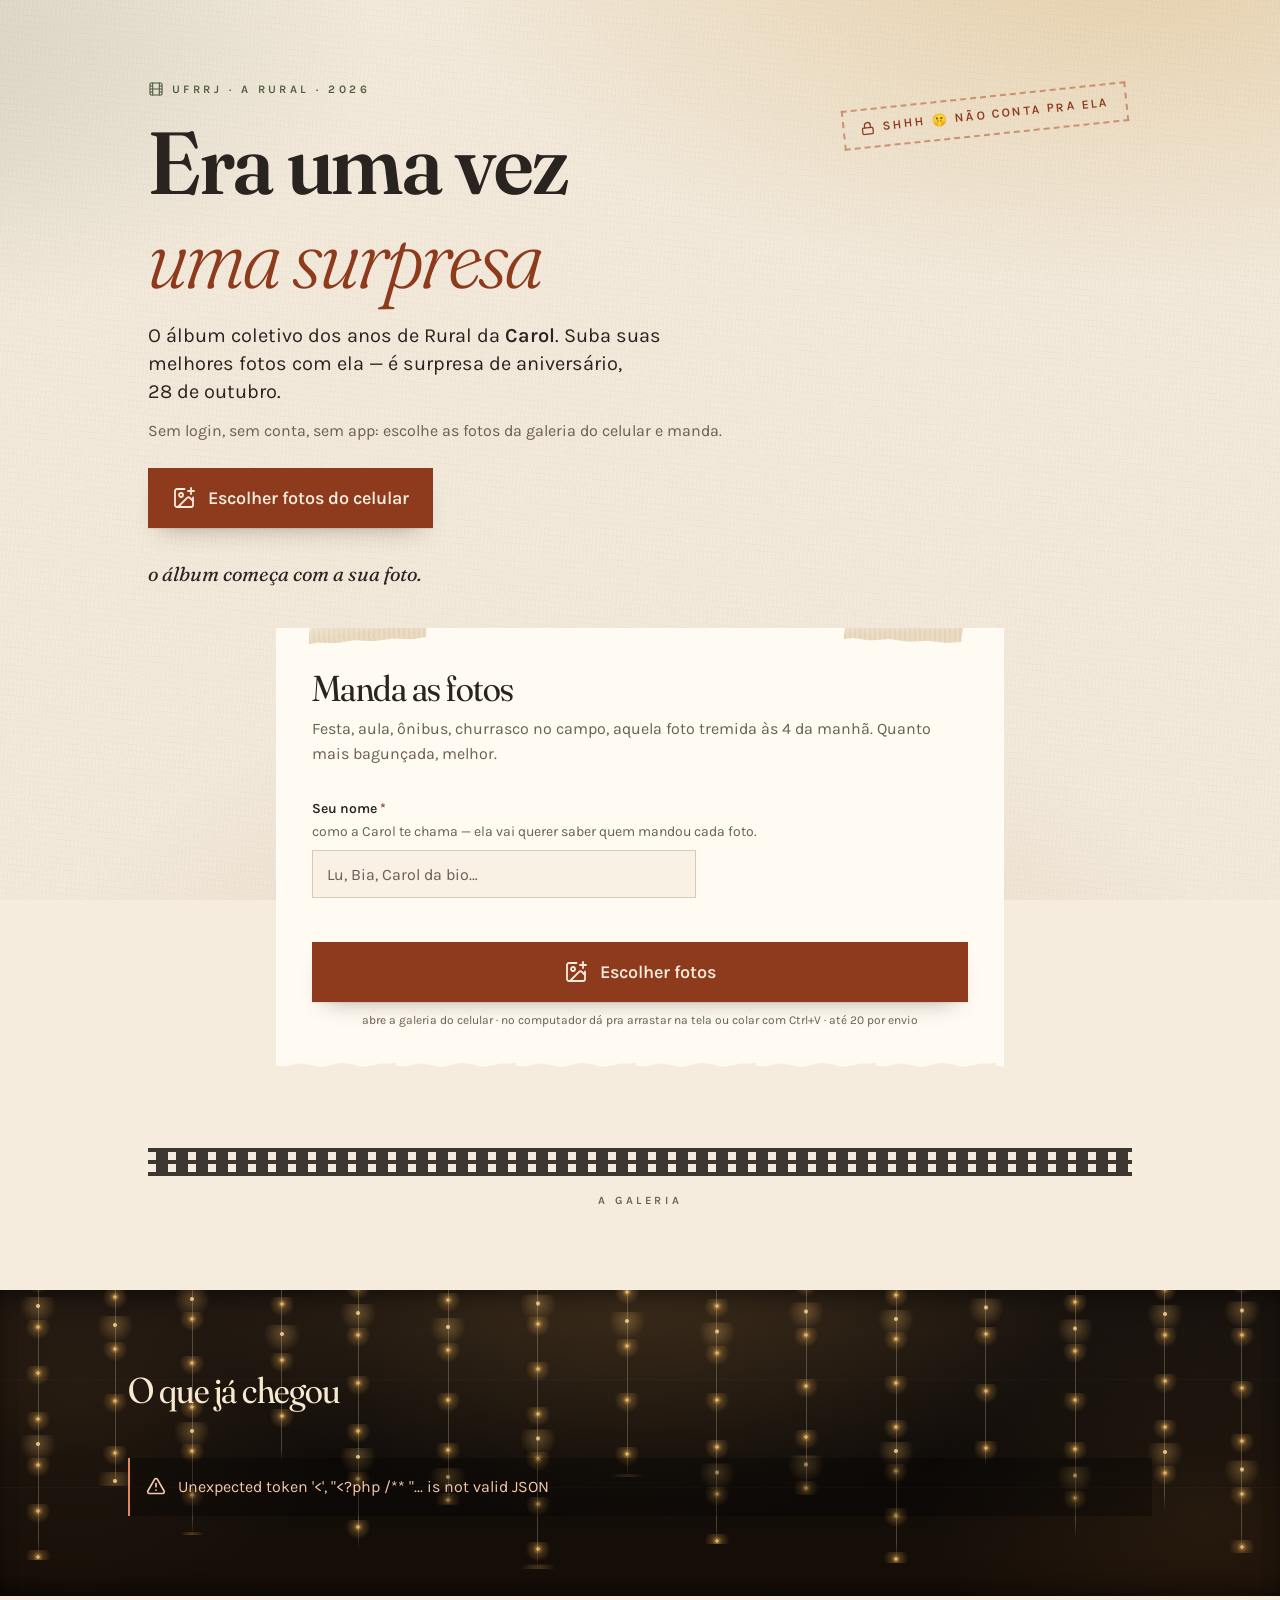
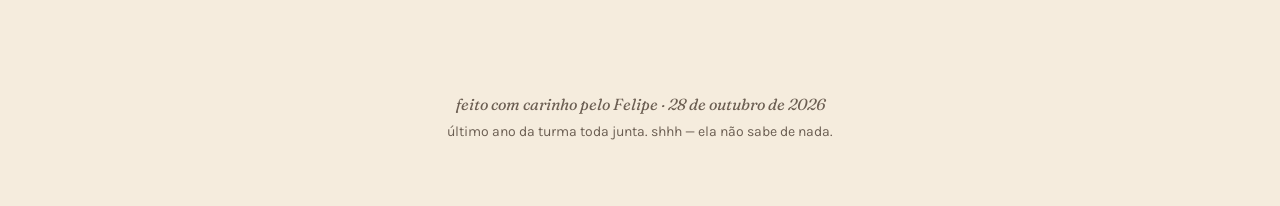
==== fogueira-53f12a/index.html @ 591fc508 "Adiciona album de fotos do aniversario em /fogueira-53f12a Pagina para as amigas subirem fotos do ce" ====
<!doctype html>
<html lang="pt-BR">
  <head>
    <meta charset="utf-8" />
    <meta name="viewport" content="width=device-width, initial-scale=1, viewport-fit=cover" />
    <meta name="theme-color" content="#f5ecdd" />
    <meta
      name="description"
      content="Um álbum coletivo das amigas da Rural: escolha as fotos favoritas da faculdade e envie em segundos, sem login e sem app."
    />
    <meta name="robots" content="noindex, nofollow" />
    <title>Nosso álbum da Rural</title>
    <link
      rel="icon"
      href="data:image/svg+xml,%3Csvg xmlns='http://www.w3.org/2000/svg' viewBox='0 0 32 32'%3E%3Crect width='32' height='32' rx='5' fill='%23f5ecdd'/%3E%3Crect x='5' y='6' width='22' height='17' rx='2' fill='%23fffaf2' stroke='%232a2420' stroke-width='1.5'/%3E%3Ccircle cx='16' cy='14' r='4.5' fill='%23b4512f'/%3E%3Crect x='9' y='24' width='14' height='2.5' rx='1.25' fill='%234c5b3c'/%3E%3C/svg%3E"
    />
    <link rel="preconnect" href="https://fonts.googleapis.com" />
    <link rel="preconnect" href="https://fonts.gstatic.com" crossorigin />
    <link
      href="https://fonts.googleapis.com/css2?family=Fraunces:ital,opsz,wght,SOFT,WONK@0,9..144,300..900,0..100,0..1;1,9..144,300..900,0..100,0..1&family=Karla:ital,wght@0,400..700;1,400..600&display=swap"
      rel="stylesheet"
    />
    <script type="module" crossorigin src="./assets/index-Bz_taMrm.js"></script>
    <link rel="stylesheet" crossorigin href="./assets/index-CSij5lfS.css">
  </head>
  <body>
    <div id="root"></div>
  </body>
</html>
---- fogueira-53f12a/assets/index-CSij5lfS.css ----
/*! tailwindcss v4.3.3 | MIT License | https://tailwindcss.com */
@layer properties{@supports (((-webkit-hyphens:none)) and (not (margin-trim:inline))) or ((-moz-orient:inline) and (not (color:rgb(from red r g b)))){*,:before,:after,::backdrop{--tw-space-y-reverse:0;--tw-border-style:solid;--tw-leading:initial;--tw-font-weight:initial;--tw-tracking:initial;--tw-ordinal:initial;--tw-slashed-zero:initial;--tw-numeric-figure:initial;--tw-numeric-spacing:initial;--tw-numeric-fraction:initial;--tw-shadow:0 0 #0000;--tw-shadow-color:initial;--tw-shadow-alpha:100%;--tw-inset-shadow:0 0 #0000;--tw-inset-shadow-color:initial;--tw-inset-shadow-alpha:100%;--tw-ring-color:initial;--tw-ring-shadow:0 0 #0000;--tw-inset-ring-color:initial;--tw-inset-ring-shadow:0 0 #0000;--tw-ring-inset:initial;--tw-ring-offset-width:0px;--tw-ring-offset-color:#fff;--tw-ring-offset-shadow:0 0 #0000;--tw-backdrop-blur:initial;--tw-backdrop-brightness:initial;--tw-backdrop-contrast:initial;--tw-backdrop-grayscale:initial;--tw-backdrop-hue-rotate:initial;--tw-backdrop-invert:initial;--tw-backdrop-opacity:initial;--tw-backdrop-saturate:initial;--tw-backdrop-sepia:initial;--tw-duration:initial;--tw-outline-style:solid;--tw-translate-x:0;--tw-translate-y:0;--tw-translate-z:0}}}@layer theme{:root,:host{--font-sans:"Karla", ui-sans-serif, system-ui, sans-serif;--font-mono:ui-monospace, SFMono-Regular, Menlo, Monaco, Consolas, "Liberation Mono", "Courier New", monospace;--color-black:#000;--spacing:.25rem;--container-xs:20rem;--container-sm:24rem;--container-md:28rem;--container-xl:36rem;--container-3xl:48rem;--container-5xl:64rem;--text-xs:.75rem;--text-xs--line-height:calc(1 / .75);--text-sm:.875rem;--text-sm--line-height:calc(1.25 / .875);--text-base:1rem;--text-base--line-height:calc(1.5 / 1);--text-lg:1.125rem;--text-lg--line-height:calc(1.75 / 1.125);--text-xl:1.25rem;--text-xl--line-height:calc(1.75 / 1.25);--text-2xl:1.5rem;--text-2xl--line-height:calc(2 / 1.5);--text-3xl:1.875rem;--text-3xl--line-height:calc(2.25 / 1.875);--text-4xl:2.25rem;--text-4xl--line-height:calc(2.5 / 2.25);--text-5xl:3rem;--text-5xl--line-height:1;--text-6xl:3.75rem;--text-6xl--line-height:1;--font-weight-light:300;--font-weight-semibold:600;--tracking-wide:.025em;--leading-snug:1.375;--animate-spin:spin 1s linear infinite;--blur-sm:8px;--default-transition-duration:.15s;--default-transition-timing-function:cubic-bezier(.4, 0, .2, 1);--default-font-family:var(--font-sans);--default-mono-font-family:var(--font-mono);--font-display:"Fraunces", Georgia, "Times New Roman", serif;--color-paper:#f5ecdd;--color-paper-2:#ebdfca;--color-card:#fffaf2;--color-ink:#2a2420;--color-ink-soft:#6b5e52;--color-hair:#d9cbb3;--color-terracotta:#b4512f;--color-terracotta-deep:#8d3a1d;--color-moss:#4c5b3c;--color-moss-soft:#74855f;--color-amber:#c88a22;--shadow-photo:0 1px 1px #2a242012, 0 12px 24px -14px #2a242066;--shadow-inset-paper:inset 0 0 0 1px #fff9}}@layer base{*,:after,:before,::backdrop{box-sizing:border-box;border:0 solid;margin:0;padding:0}::file-selector-button{box-sizing:border-box;border:0 solid;margin:0;padding:0}html,:host{-webkit-text-size-adjust:100%;tab-size:4;line-height:1.5;font-family:var(--default-font-family,-apple-system, BlinkMacSystemFont, "Segoe UI", Roboto, "Helvetica Neue", "Noto Sans", Arial, sans-serif, "Apple Color Emoji", "Segoe UI Emoji", "Segoe UI Symbol", "Noto Color Emoji");font-feature-settings:var(--default-font-feature-settings,normal);font-variation-settings:var(--default-font-variation-settings,normal);-webkit-tap-highlight-color:transparent}hr{height:0;color:inherit;border-top-width:1px}abbr:where([title]){-webkit-text-decoration:underline dotted;text-decoration:underline dotted}h1,h2,h3,h4,h5,h6{font-size:inherit;font-weight:inherit}a{color:inherit;-webkit-text-decoration:inherit;-webkit-text-decoration:inherit;-webkit-text-decoration:inherit;-webkit-text-decoration:inherit;text-decoration:inherit}b,strong{font-weight:bolder}code,kbd,samp,pre{font-family:var(--default-mono-font-family,ui-monospace, SFMono-Regular, Menlo, Monaco, Consolas, "Liberation Mono", "Courier New", monospace);font-feature-settings:var(--default-mono-font-feature-settings,normal);font-variation-settings:var(--default-mono-font-variation-settings,normal);font-size:1em}small{font-size:80%}sub,sup{vertical-align:baseline;font-size:75%;line-height:0;position:relative}sub{bottom:-.25em}sup{top:-.5em}table{text-indent:0;border-color:inherit;border-collapse:collapse}:-moz-focusring:where(:not(iframe)){outline:auto}progress{vertical-align:baseline}summary{display:list-item}ol,ul,menu{list-style:none}img,svg,video,canvas,audio,iframe,embed,object{vertical-align:middle;display:block}img,video{max-width:100%;height:auto}button,input,select,optgroup,textarea{font:inherit;font-feature-settings:inherit;font-variation-settings:inherit;letter-spacing:inherit;color:inherit;opacity:1;background-color:#0000;border-radius:0}::file-selector-button{font:inherit;font-feature-settings:inherit;font-variation-settings:inherit;letter-spacing:inherit;color:inherit;opacity:1;background-color:#0000;border-radius:0}:where(select:is([multiple],[size])) optgroup{font-weight:bolder}:where(select:is([multiple],[size])) optgroup option{padding-inline-start:20px}::file-selector-button{margin-inline-end:4px}::placeholder{opacity:1}@supports (not ((-webkit-appearance:-apple-pay-button))) or (contain-intrinsic-size:1px){::placeholder{color:currentColor}@supports (color:color-mix(in lab, red, red)){::placeholder{color:color-mix(in oklab, currentcolor 50%, transparent)}}}textarea{resize:vertical}::-webkit-search-decoration{-webkit-appearance:none}::-webkit-date-and-time-value{min-height:1lh;text-align:inherit}::-webkit-datetime-edit{display:inline-flex}::-webkit-datetime-edit-fields-wrapper{padding:0}::-webkit-datetime-edit{padding-block:0}::-webkit-datetime-edit-year-field{padding-block:0}::-webkit-datetime-edit-month-field{padding-block:0}::-webkit-datetime-edit-day-field{padding-block:0}::-webkit-datetime-edit-hour-field{padding-block:0}::-webkit-datetime-edit-minute-field{padding-block:0}::-webkit-datetime-edit-second-field{padding-block:0}::-webkit-datetime-edit-millisecond-field{padding-block:0}::-webkit-datetime-edit-meridiem-field{padding-block:0}::-webkit-calendar-picker-indicator{line-height:1}:-moz-ui-invalid{box-shadow:none}button,input:where([type=button],[type=reset],[type=submit]){appearance:button}::file-selector-button{appearance:button}::-webkit-inner-spin-button{height:auto}::-webkit-outer-spin-button{height:auto}[hidden]:where(:not([hidden=until-found])){display:none!important}html{-webkit-text-size-adjust:100%}body{min-height:100dvh;color:var(--color-ink);font-family:var(--font-sans);background-color:var(--color-paper);background-image:radial-gradient(70rem 36rem at 88% -8%,#c88a2242,#0000 62%),radial-gradient(52rem 30rem at -10% 4%,#4c5b3c29,#0000 60%),radial-gradient(60rem 40rem at 50% 120%,#b4512f24,#0000 65%);background-attachment:fixed;margin:0;font-size:1rem;line-height:1.6}body:before{content:"";pointer-events:none;z-index:0;opacity:.5;background-image:repeating-linear-gradient(94deg,#2a242007 0 1px,#0000 1px 4px),repeating-linear-gradient(6deg,#2a242006 0 1px,#0000 1px 6px);position:fixed;inset:0}body:after{content:"";pointer-events:none;z-index:1;opacity:.4;mix-blend-mode:multiply;background-image:url("data:image/svg+xml,%3Csvg xmlns='http://www.w3.org/2000/svg' width='180' height='180'%3E%3Cfilter id='g'%3E%3CfeTurbulence type='fractalNoise' baseFrequency='0.85' numOctaves='3' stitchTiles='stitch'/%3E%3CfeColorMatrix type='saturate' values='0'/%3E%3C/filter%3E%3Crect width='180' height='180' filter='url(%23g)' opacity='0.26'/%3E%3C/svg%3E");position:fixed;inset:0}h1,h2,h3{font-family:var(--font-display);font-variation-settings:"SOFT" 40, "WONK" 1, "opsz" 96;letter-spacing:-.015em;line-height:1.02}:focus-visible{outline:2px solid var(--color-terracotta-deep);outline-offset:3px;border-radius:2px}input,textarea,button{font:inherit;color:inherit}::selection{background:#b4512f38}}@layer components;@layer utilities{.pointer-events-none{pointer-events:none}.invisible{visibility:hidden}.visible{visibility:visible}.sr-only{clip-path:inset(50%);white-space:nowrap;border-width:0;width:1px;height:1px;margin:-1px;padding:0;position:absolute;overflow:hidden}.tape-piece{clip-path:polygon(2% 6%,14% 0,28% 7%,44% 1%,60% 8%,76% 1%,90% 7%,100% 2%,98% 94%,86% 100%,70% 93%,54% 100%,38% 92%,22% 100%,8% 93%,0 98%);opacity:.9;background:linear-gradient(176deg,#ffffff59,#fff0 60%),repeating-linear-gradient(88deg,#c9ae808c 0 2px,#d6be948c 2px 5px);width:7.5rem;height:1.6rem;position:absolute;box-shadow:0 1px 3px #2a24202e}.absolute{position:absolute}.fixed{position:fixed}.relative,.tape{position:relative}.inset-0{inset:0}.inset-x-0{inset-inline:0}.-top-3{top:calc(var(--spacing) * -3)}.top-0{top:0}.top-1{top:var(--spacing)}.right-0{right:0}.right-10{right:calc(var(--spacing) * 10)}.bottom-0{bottom:0}.bottom-1{bottom:var(--spacing)}.left-0{left:0}.left-8{left:calc(var(--spacing) * 8)}.z-10{z-index:10}.z-30{z-index:30}.z-50{z-index:50}.z-60{z-index:60}.z-70{z-index:70}.mx-auto{margin-inline:auto}.my-16{margin-block:calc(var(--spacing) * 16)}.mt-0\.5{margin-top:calc(var(--spacing) * .5)}.mt-1{margin-top:var(--spacing)}.mt-1\.5{margin-top:calc(var(--spacing) * 1.5)}.mt-2{margin-top:calc(var(--spacing) * 2)}.mt-2\.5{margin-top:calc(var(--spacing) * 2.5)}.mt-3{margin-top:calc(var(--spacing) * 3)}.mt-4{margin-top:calc(var(--spacing) * 4)}.mt-5{margin-top:calc(var(--spacing) * 5)}.mt-6{margin-top:calc(var(--spacing) * 6)}.mt-7{margin-top:calc(var(--spacing) * 7)}.mt-8{margin-top:calc(var(--spacing) * 8)}.mt-10{margin-top:calc(var(--spacing) * 10)}.-mr-1{margin-right:calc(var(--spacing) * -1)}.-mr-2{margin-right:calc(var(--spacing) * -2)}.-mb-1{margin-bottom:calc(var(--spacing) * -1)}.mb-2\.5{margin-bottom:calc(var(--spacing) * 2.5)}.mb-3{margin-bottom:calc(var(--spacing) * 3)}.mb-4{margin-bottom:calc(var(--spacing) * 4)}.mb-12{margin-bottom:calc(var(--spacing) * 12)}.block{display:block}.contents{display:contents}.flex{display:flex}.grid{display:grid}.hidden{display:none}.inline-flex{display:inline-flex}.aspect-square{aspect-ratio:1}.size-3\.5{width:calc(var(--spacing) * 3.5);height:calc(var(--spacing) * 3.5)}.size-4{width:calc(var(--spacing) * 4);height:calc(var(--spacing) * 4)}.size-5{width:calc(var(--spacing) * 5);height:calc(var(--spacing) * 5)}.size-6{width:calc(var(--spacing) * 6);height:calc(var(--spacing) * 6)}.size-7{width:calc(var(--spacing) * 7);height:calc(var(--spacing) * 7)}.size-8{width:calc(var(--spacing) * 8);height:calc(var(--spacing) * 8)}.size-10{width:calc(var(--spacing) * 10);height:calc(var(--spacing) * 10)}.size-11{width:calc(var(--spacing) * 11);height:calc(var(--spacing) * 11)}.size-12{width:calc(var(--spacing) * 12);height:calc(var(--spacing) * 12)}.size-16{width:calc(var(--spacing) * 16);height:calc(var(--spacing) * 16)}.h-1\.5{height:calc(var(--spacing) * 1.5)}.h-2{height:calc(var(--spacing) * 2)}.h-2\.5{height:calc(var(--spacing) * 2.5)}.h-3{height:calc(var(--spacing) * 3)}.h-7{height:calc(var(--spacing) * 7)}.h-auto{height:auto}.h-full{height:100%}.max-h-\[72dvh\]{max-height:72dvh}.max-h-full{max-height:100%}.min-h-5{min-height:calc(var(--spacing) * 5)}.min-h-11{min-height:calc(var(--spacing) * 11)}.min-h-12{min-height:calc(var(--spacing) * 12)}.min-h-14{min-height:calc(var(--spacing) * 14)}.min-h-dvh{min-height:100dvh}.w-2\/3{width:66.6667%}.w-48{width:calc(var(--spacing) * 48)}.w-\[180\%\]{width:180%}.w-auto{width:auto}.w-full{width:100%}.max-w-3xl{max-width:var(--container-3xl)}.max-w-5xl{max-width:var(--container-5xl)}.max-w-full{max-width:100%}.max-w-md{max-width:var(--container-md)}.max-w-none{max-width:none}.max-w-sm{max-width:var(--container-sm)}.max-w-xl{max-width:var(--container-xl)}.max-w-xs{max-width:var(--container-xs)}.min-w-0{min-width:0}.flex-1{flex:1}.shrink-0{flex-shrink:0}.-rotate-3{rotate:-3deg}.rotate-2{rotate:2deg}.skeleton-paper{background-color:var(--color-paper-2);background-image:linear-gradient(96deg,#0000 10%,#ffffffa6 45%,#0000 80%);background-size:220% 100%;animation:2.1s ease-in-out infinite paper-shimmer}.animate-spin{animation:var(--animate-spin)}.cursor-grab{cursor:grab}.cursor-pointer{cursor:pointer}.cursor-zoom-in{cursor:zoom-in}.cursor-zoom-out{cursor:zoom-out}.scroll-mb-28{scroll-margin-bottom:calc(var(--spacing) * 28)}.columns-2{columns:2}.break-inside-avoid{break-inside:avoid}.flex-col{flex-direction:column}.flex-wrap{flex-wrap:wrap}.place-items-center{place-items:center}.items-baseline{align-items:baseline}.items-center{align-items:center}.items-end{align-items:flex-end}.items-start{align-items:flex-start}.justify-between{justify-content:space-between}.justify-center{justify-content:center}.justify-end{justify-content:flex-end}.gap-1{gap:var(--spacing)}.gap-1\.5{gap:calc(var(--spacing) * 1.5)}.gap-2{gap:calc(var(--spacing) * 2)}.gap-3{gap:calc(var(--spacing) * 3)}.gap-4{gap:calc(var(--spacing) * 4)}:where(.space-y-1\.5>:not(:last-child)){--tw-space-y-reverse:0;margin-block-start:calc(calc(var(--spacing) * 1.5) * var(--tw-space-y-reverse));margin-block-end:calc(calc(var(--spacing) * 1.5) * calc(1 - var(--tw-space-y-reverse)))}.gap-x-4{column-gap:calc(var(--spacing) * 4)}.gap-x-10{column-gap:calc(var(--spacing) * 10)}.gap-y-3{row-gap:calc(var(--spacing) * 3)}.gap-y-6{row-gap:calc(var(--spacing) * 6)}.truncate{text-overflow:ellipsis;white-space:nowrap;overflow:hidden}.overflow-auto{overflow:auto}.overflow-hidden{overflow:hidden}.border{border-style:var(--tw-border-style);border-width:1px}.border-0{border-style:var(--tw-border-style);border-width:0}.border-2{border-style:var(--tw-border-style);border-width:2px}.border-4{border-style:var(--tw-border-style);border-width:4px}.border-t{border-top-style:var(--tw-border-style);border-top-width:1px}.border-b{border-bottom-style:var(--tw-border-style);border-bottom-width:1px}.border-l{border-left-style:var(--tw-border-style);border-left-width:1px}.border-l-2{border-left-style:var(--tw-border-style);border-left-width:2px}.border-dashed{--tw-border-style:dashed;border-style:dashed}.border-\[\#e08a5c\]{border-color:#e08a5c}.border-hair{border-color:var(--color-hair)}.border-hair\/70{border-color:#d9cbb3b3}@supports (color:color-mix(in lab, red, red)){.border-hair\/70{border-color:color-mix(in oklab, var(--color-hair) 70%, transparent)}}.border-paper\/80{border-color:#f5ecddcc}@supports (color:color-mix(in lab, red, red)){.border-paper\/80{border-color:color-mix(in oklab, var(--color-paper) 80%, transparent)}}.border-terracotta{border-color:var(--color-terracotta)}.border-terracotta\/55{border-color:#b4512f8c}@supports (color:color-mix(in lab, red, red)){.border-terracotta\/55{border-color:color-mix(in oklab, var(--color-terracotta) 55%, transparent)}}.card-paper{background-color:var(--color-card);box-shadow:var(--shadow-photo), var(--shadow-inset-paper)}.bg-\[\#2a2420\]{background-color:#2a2420}.bg-\[\#d9763f\]{background-color:#d9763f}.bg-black\/30{background-color:#0000004d}@supports (color:color-mix(in lab, red, red)){.bg-black\/30{background-color:color-mix(in oklab, var(--color-black) 30%, transparent)}}.bg-card{background-color:var(--color-card)}.bg-card\/95{background-color:#fffaf2f2}@supports (color:color-mix(in lab, red, red)){.bg-card\/95{background-color:color-mix(in oklab, var(--color-card) 95%, transparent)}}.bg-ink\/20{background-color:#2a242033}@supports (color:color-mix(in lab, red, red)){.bg-ink\/20{background-color:color-mix(in oklab, var(--color-ink) 20%, transparent)}}.bg-ink\/55{background-color:#2a24208c}@supports (color:color-mix(in lab, red, red)){.bg-ink\/55{background-color:color-mix(in oklab, var(--color-ink) 55%, transparent)}}.bg-ink\/90{background-color:#2a2420e6}@supports (color:color-mix(in lab, red, red)){.bg-ink\/90{background-color:color-mix(in oklab, var(--color-ink) 90%, transparent)}}.bg-ink\/92{background-color:#2a2420eb}@supports (color:color-mix(in lab, red, red)){.bg-ink\/92{background-color:color-mix(in oklab, var(--color-ink) 92%, transparent)}}.bg-moss{background-color:var(--color-moss)}.bg-paper-2{background-color:var(--color-paper-2)}.bg-paper\/10{background-color:#f5ecdd1a}@supports (color:color-mix(in lab, red, red)){.bg-paper\/10{background-color:color-mix(in oklab, var(--color-paper) 10%, transparent)}}.bg-paper\/60{background-color:#f5ecdd99}@supports (color:color-mix(in lab, red, red)){.bg-paper\/60{background-color:color-mix(in oklab, var(--color-paper) 60%, transparent)}}.bg-paper\/70{background-color:#f5ecddb3}@supports (color:color-mix(in lab, red, red)){.bg-paper\/70{background-color:color-mix(in oklab, var(--color-paper) 70%, transparent)}}.bg-terracotta-deep{background-color:var(--color-terracotta-deep)}.bg-transparent{background-color:#0000}.torn-bottom{--torn:url("data:image/svg+xml,%3Csvg xmlns='http://www.w3.org/2000/svg' width='120' height='10' preserveAspectRatio='none'%3E%3Cpath d='M0 0h120v4.2c-7 2.6-13 .4-20 2.2S87 9.6 80 7.4 66 4.2 59 6 46 9.8 39 8 26 4.4 19 6.2 7 9.4 0 7.6z' fill='%23000'/%3E%3C/svg%3E");-webkit-mask-image:linear-gradient(#000 0 calc(100% - 10px), transparent 0), var(--torn);-webkit-mask-image:linear-gradient(#000 0 calc(100% - 10px), transparent 0), var(--torn);-webkit-mask-image:linear-gradient(#000 0 calc(100% - 10px), transparent 0), var(--torn);mask-image:linear-gradient(#000 0 calc(100% - 10px), transparent 0), var(--torn);-webkit-mask-composite:source-over;-webkit-mask-composite:source-over;-webkit-mask-composite:source-over;-webkit-mask-position:0 0,0 100%;mask-position:0 0,0 100%;-webkit-mask-size:100% 100%,120px 10px;mask-size:100% 100%,120px 10px;-webkit-mask-repeat:no-repeat,repeat-x;mask-repeat:no-repeat,repeat-x;-webkit-mask-composite:source-over;mask-composite:add}.object-contain{object-fit:contain}.object-cover{object-fit:cover}.p-1{padding:var(--spacing)}.p-2{padding:calc(var(--spacing) * 2)}.p-4{padding:calc(var(--spacing) * 4)}.p-6{padding:calc(var(--spacing) * 6)}.px-0\.5{padding-inline:calc(var(--spacing) * .5)}.px-1{padding-inline:var(--spacing)}.px-2{padding-inline:calc(var(--spacing) * 2)}.px-3{padding-inline:calc(var(--spacing) * 3)}.px-3\.5{padding-inline:calc(var(--spacing) * 3.5)}.px-4{padding-inline:calc(var(--spacing) * 4)}.px-5{padding-inline:calc(var(--spacing) * 5)}.px-6{padding-inline:calc(var(--spacing) * 6)}.px-8{padding-inline:calc(var(--spacing) * 8)}.py-1\.5{padding-block:calc(var(--spacing) * 1.5)}.py-2{padding-block:calc(var(--spacing) * 2)}.py-2\.5{padding-block:calc(var(--spacing) * 2.5)}.py-3{padding-block:calc(var(--spacing) * 3)}.py-4{padding-block:calc(var(--spacing) * 4)}.py-7{padding-block:calc(var(--spacing) * 7)}.py-16{padding-block:calc(var(--spacing) * 16)}.pt-2{padding-top:calc(var(--spacing) * 2)}.pt-2\.5{padding-top:calc(var(--spacing) * 2.5)}.pt-3{padding-top:calc(var(--spacing) * 3)}.pt-4{padding-top:calc(var(--spacing) * 4)}.pt-5{padding-top:calc(var(--spacing) * 5)}.pt-8{padding-top:calc(var(--spacing) * 8)}.pt-10{padding-top:calc(var(--spacing) * 10)}.pb-3{padding-bottom:calc(var(--spacing) * 3)}.pb-4{padding-bottom:calc(var(--spacing) * 4)}.pb-6{padding-bottom:calc(var(--spacing) * 6)}.pb-10{padding-bottom:calc(var(--spacing) * 10)}.pb-16{padding-bottom:calc(var(--spacing) * 16)}.pb-24{padding-bottom:calc(var(--spacing) * 24)}.pl-3{padding-left:calc(var(--spacing) * 3)}.pl-5{padding-left:calc(var(--spacing) * 5)}.text-center{text-align:center}.display-wonk{font-family:var(--font-display);font-variation-settings:"SOFT" 60, "WONK" 1, "opsz" 120}.font-display{font-family:var(--font-display)}.text-2xl{font-size:var(--text-2xl);line-height:var(--tw-leading,var(--text-2xl--line-height))}.text-3xl{font-size:var(--text-3xl);line-height:var(--tw-leading,var(--text-3xl--line-height))}.text-5xl{font-size:var(--text-5xl);line-height:var(--tw-leading,var(--text-5xl--line-height))}.text-base{font-size:var(--text-base);line-height:var(--tw-leading,var(--text-base--line-height))}.text-lg{font-size:var(--text-lg);line-height:var(--tw-leading,var(--text-lg--line-height))}.text-sm{font-size:var(--text-sm);line-height:var(--tw-leading,var(--text-sm--line-height))}.text-xl{font-size:var(--text-xl);line-height:var(--tw-leading,var(--text-xl--line-height))}.text-xs{font-size:var(--text-xs);line-height:var(--tw-leading,var(--text-xs--line-height))}.text-\[0\.7rem\]{font-size:.7rem}.text-\[0\.72rem\]{font-size:.72rem}.text-\[0\.95rem\]{font-size:.95rem}.text-\[0\.98rem\]{font-size:.98rem}.text-\[clamp\(2\.75rem\,12vw\,5\.5rem\)\]{font-size:clamp(2.75rem,12vw,5.5rem)}.leading-none{--tw-leading:1;line-height:1}.leading-snug{--tw-leading:var(--leading-snug);line-height:var(--leading-snug)}.font-light{--tw-font-weight:var(--font-weight-light);font-weight:var(--font-weight-light)}.font-semibold{--tw-font-weight:var(--font-weight-semibold);font-weight:var(--font-weight-semibold)}.tracking-\[0\.3em\]{--tw-tracking:.3em;letter-spacing:.3em}.tracking-\[0\.12em\]{--tw-tracking:.12em;letter-spacing:.12em}.tracking-\[0\.18em\]{--tw-tracking:.18em;letter-spacing:.18em}.tracking-\[0\.22em\]{--tw-tracking:.22em;letter-spacing:.22em}.tracking-\[0\.32em\]{--tw-tracking:.32em;letter-spacing:.32em}.tracking-wide{--tw-tracking:var(--tracking-wide);letter-spacing:var(--tracking-wide)}.whitespace-nowrap{white-space:nowrap}.text-\[\#20150d\]{color:#20150d}.text-\[\#c7b296\]{color:#c7b296}.text-\[\#f3c9ab\]{color:#f3c9ab}.text-\[\#f7e8cf\]{color:#f7e8cf}.text-ink{color:var(--color-ink)}.text-ink-soft{color:var(--color-ink-soft)}.text-ink-soft\/60{color:#6b5e5299}@supports (color:color-mix(in lab, red, red)){.text-ink-soft\/60{color:color-mix(in oklab, var(--color-ink-soft) 60%, transparent)}}.text-moss{color:var(--color-moss)}.text-paper{color:var(--color-paper)}.text-paper\/55{color:#f5ecdd8c}@supports (color:color-mix(in lab, red, red)){.text-paper\/55{color:color-mix(in oklab, var(--color-paper) 55%, transparent)}}.text-paper\/70{color:#f5ecddb3}@supports (color:color-mix(in lab, red, red)){.text-paper\/70{color:color-mix(in oklab, var(--color-paper) 70%, transparent)}}.text-paper\/80{color:#f5ecddcc}@supports (color:color-mix(in lab, red, red)){.text-paper\/80{color:color-mix(in oklab, var(--color-paper) 80%, transparent)}}.text-paper\/85{color:#f5ecddd9}@supports (color:color-mix(in lab, red, red)){.text-paper\/85{color:color-mix(in oklab, var(--color-paper) 85%, transparent)}}.text-terracotta{color:var(--color-terracotta)}.text-terracotta-deep{color:var(--color-terracotta-deep)}.uppercase{text-transform:uppercase}.italic{font-style:italic}.tabular-nums{--tw-numeric-spacing:tabular-nums;font-variant-numeric:var(--tw-ordinal,) var(--tw-slashed-zero,) var(--tw-numeric-figure,) var(--tw-numeric-spacing,) var(--tw-numeric-fraction,)}.underline{text-decoration-line:underline}.decoration-dotted{text-decoration-style:dotted}.shadow-lift{--tw-shadow:0 2px 4px var(--tw-shadow-color,#2a242014), 0 28px 44px -22px var(--tw-shadow-color,#2a242080);box-shadow:var(--tw-inset-shadow), var(--tw-inset-ring-shadow), var(--tw-ring-offset-shadow), var(--tw-ring-shadow), var(--tw-shadow)}.shadow-photo{--tw-shadow:0 1px 1px var(--tw-shadow-color,#2a242012), 0 12px 24px -14px var(--tw-shadow-color,#2a242066);box-shadow:var(--tw-inset-shadow), var(--tw-inset-ring-shadow), var(--tw-ring-offset-shadow), var(--tw-ring-shadow), var(--tw-shadow)}.shadow-sm{--tw-shadow:0 1px 3px 0 var(--tw-shadow-color,#0000001a), 0 1px 2px -1px var(--tw-shadow-color,#0000001a);box-shadow:var(--tw-inset-shadow), var(--tw-inset-ring-shadow), var(--tw-ring-offset-shadow), var(--tw-ring-shadow), var(--tw-shadow)}.ring{--tw-ring-shadow:var(--tw-ring-inset,) 0 0 0 calc(1px + var(--tw-ring-offset-width)) var(--tw-ring-color,currentcolor);box-shadow:var(--tw-inset-shadow), var(--tw-inset-ring-shadow), var(--tw-ring-offset-shadow), var(--tw-ring-shadow), var(--tw-shadow)}.backdrop-blur{--tw-backdrop-blur:blur(8px);-webkit-backdrop-filter:var(--tw-backdrop-blur,) var(--tw-backdrop-brightness,) var(--tw-backdrop-contrast,) var(--tw-backdrop-grayscale,) var(--tw-backdrop-hue-rotate,) var(--tw-backdrop-invert,) var(--tw-backdrop-opacity,) var(--tw-backdrop-saturate,) var(--tw-backdrop-sepia,);backdrop-filter:var(--tw-backdrop-blur,) var(--tw-backdrop-brightness,) var(--tw-backdrop-contrast,) var(--tw-backdrop-grayscale,) var(--tw-backdrop-hue-rotate,) var(--tw-backdrop-invert,) var(--tw-backdrop-opacity,) var(--tw-backdrop-saturate,) var(--tw-backdrop-sepia,)}.backdrop-blur-sm{--tw-backdrop-blur:blur(var(--blur-sm));-webkit-backdrop-filter:var(--tw-backdrop-blur,) var(--tw-backdrop-brightness,) var(--tw-backdrop-contrast,) var(--tw-backdrop-grayscale,) var(--tw-backdrop-hue-rotate,) var(--tw-backdrop-invert,) var(--tw-backdrop-opacity,) var(--tw-backdrop-saturate,) var(--tw-backdrop-sepia,);backdrop-filter:var(--tw-backdrop-blur,) var(--tw-backdrop-brightness,) var(--tw-backdrop-contrast,) var(--tw-backdrop-grayscale,) var(--tw-backdrop-hue-rotate,) var(--tw-backdrop-invert,) var(--tw-backdrop-opacity,) var(--tw-backdrop-saturate,) var(--tw-backdrop-sepia,)}.transition{transition-property:color,background-color,border-color,outline-color,text-decoration-color,fill,stroke,--tw-gradient-from,--tw-gradient-via,--tw-gradient-to,opacity,box-shadow,transform,translate,scale,rotate,filter,-webkit-backdrop-filter,backdrop-filter,display,content-visibility,overlay,pointer-events;transition-timing-function:var(--tw-ease,var(--default-transition-timing-function));transition-duration:var(--tw-duration,var(--default-transition-duration))}.transition-\[width\]{transition-property:width;transition-timing-function:var(--tw-ease,var(--default-transition-timing-function));transition-duration:var(--tw-duration,var(--default-transition-duration))}.transition-colors{transition-property:color,background-color,border-color,outline-color,text-decoration-color,fill,stroke,--tw-gradient-from,--tw-gradient-via,--tw-gradient-to;transition-timing-function:var(--tw-ease,var(--default-transition-timing-function));transition-duration:var(--tw-duration,var(--default-transition-duration))}.duration-200{--tw-duration:.2s;transition-duration:.2s}.outline-none{--tw-outline-style:none;outline-style:none}.peer-focus-visible\:outline-2:is(:where(.peer):focus-visible~*){outline-style:var(--tw-outline-style);outline-width:2px}.peer-focus-visible\:outline-offset-3:is(:where(.peer):focus-visible~*){outline-offset:3px}.peer-focus-visible\:outline-terracotta-deep:is(:where(.peer):focus-visible~*){outline-color:var(--color-terracotta-deep)}.placeholder\:text-ink-soft::placeholder{color:var(--color-ink-soft)}.last\:border-b-0:last-child{border-bottom-style:var(--tw-border-style);border-bottom-width:0}@media (hover:hover){.hover\:bg-\[\#eda066\]:hover{background-color:#eda066}.hover\:bg-moss-soft:hover{background-color:var(--color-moss-soft)}.hover\:bg-paper\/25:hover{background-color:#f5ecdd40}@supports (color:color-mix(in lab, red, red)){.hover\:bg-paper\/25:hover{background-color:color-mix(in oklab, var(--color-paper) 25%, transparent)}}.hover\:bg-terracotta:hover{background-color:var(--color-terracotta)}.hover\:text-paper:hover{color:var(--color-paper)}.hover\:text-terracotta:hover{color:var(--color-terracotta)}.hover\:text-terracotta-deep:hover{color:var(--color-terracotta-deep)}}.focus\:not-sr-only:focus{clip-path:none;white-space:normal;width:auto;height:auto;margin:0;padding:0;position:static;overflow:visible}.focus\:absolute:focus{position:absolute}.focus\:top-3:focus{top:calc(var(--spacing) * 3)}.focus\:left-3:focus{left:calc(var(--spacing) * 3)}.focus\:z-70:focus{z-index:70}.focus\:border-terracotta:focus{border-color:var(--color-terracotta)}.focus\:bg-ink:focus{background-color:var(--color-ink)}.focus\:px-4:focus{padding-inline:calc(var(--spacing) * 4)}.focus\:py-2:focus{padding-block:calc(var(--spacing) * 2)}.focus\:text-paper:focus{color:var(--color-paper)}.focus\:outline-none:focus{--tw-outline-style:none;outline-style:none}.active\:translate-y-px:active{--tw-translate-y:1px;translate:var(--tw-translate-x) var(--tw-translate-y)}.active\:cursor-grabbing:active{cursor:grabbing}.disabled\:opacity-40:disabled{opacity:.4}.disabled\:opacity-60:disabled{opacity:.6}.disabled\:opacity-70:disabled{opacity:.7}@media (width>=40rem){.sm\:absolute{position:absolute}.sm\:top-24{top:calc(var(--spacing) * 24)}.sm\:right-6{right:calc(var(--spacing) * 6)}.sm\:my-20{margin-block:calc(var(--spacing) * 20)}.sm\:mt-5{margin-top:calc(var(--spacing) * 5)}.sm\:flex{display:flex}.sm\:grid{display:grid}.sm\:hidden{display:none}.sm\:size-18{width:calc(var(--spacing) * 18);height:calc(var(--spacing) * 18)}.sm\:max-h-\[80dvh\]{max-height:80dvh}.sm\:w-auto{width:auto}.sm\:max-w-sm{max-width:var(--container-sm)}.sm\:columns-3{columns:3}.sm\:gap-6{gap:calc(var(--spacing) * 6)}.sm\:p-3{padding:calc(var(--spacing) * 3)}.sm\:px-4{padding-inline:calc(var(--spacing) * 4)}.sm\:px-9{padding-inline:calc(var(--spacing) * 9)}.sm\:py-2{padding-block:calc(var(--spacing) * 2)}.sm\:py-20{padding-block:calc(var(--spacing) * 20)}.sm\:pt-20{padding-top:calc(var(--spacing) * 20)}.sm\:text-3xl{font-size:var(--text-3xl);line-height:var(--tw-leading,var(--text-3xl--line-height))}.sm\:text-4xl{font-size:var(--text-4xl);line-height:var(--tw-leading,var(--text-4xl--line-height))}.sm\:text-6xl{font-size:var(--text-6xl);line-height:var(--tw-leading,var(--text-6xl--line-height))}.sm\:text-xl{font-size:var(--text-xl);line-height:var(--tw-leading,var(--text-xl--line-height))}.sm\:text-\[0\.78rem\]{font-size:.78rem}}@media (width>=64rem){.lg\:columns-4{columns:4}}}@keyframes paper-shimmer{0%{background-position:-120% 0}to{background-position:220% 0}}@media (prefers-reduced-motion:reduce){*,:before,:after{scroll-behavior:auto!important;transition-duration:.001ms!important;animation-duration:.001ms!important;animation-iteration-count:1!important}}.night-wall{background-color:#14100c;background-image:radial-gradient(46rem 26rem at 50% -8%,#ffba5e29,#0000 62%),radial-gradient(28rem 20rem at 6% 36%,#ffaa5014,#0000 62%),radial-gradient(28rem 20rem at 94% 72%,#ffaa5014,#0000 62%),repeating-linear-gradient(0deg,#ffecc806 0 1px,#0000 1px 108px),linear-gradient(#1c1510,#100c09 55%,#180f08);box-shadow:inset 0 18px 34px -22px #000,inset 0 -18px 34px -22px #000}.light-strand,.curtain-strand{--phase:0px;--gap:58px;--speed:4.6s;pointer-events:none;background-image:linear-gradient(#ffe4b800 0,#d8c6a857 4% 93%,#ffe4b800 100%);background-position:50% 0;background-repeat:no-repeat;background-size:1px 100%;width:2.5rem;position:absolute;translate:-50%}.light-strand{top:-2.5rem;bottom:-1.5rem;left:50%}.curtain-strand{opacity:.85;top:-1.5rem}.light-strand:before,.light-strand:after,.curtain-strand:before,.curtain-strand:after{content:"";animation:bulb-breathe var(--speed) ease-in-out infinite;animation-delay:calc(var(--phase) * -.012);background-repeat:repeat-y;position:absolute;inset:0}.light-strand:before,.curtain-strand:before{background-image:radial-gradient(18px at 50% 7px,#ffba566b,#0000 70%),radial-gradient(7px at 50% 7px,#ffce788c,#0000 72%),radial-gradient(2.6px at 50% 7px,#fffdf5,#ffcb6efa 56%,#0000 76%);background-size:100% var(--gap);background-position:0 var(--phase)}.light-strand:after,.curtain-strand:after{background-image:radial-gradient(26px at 50% 9px,#ffc66c57,#0000 70%),radial-gradient(3.2px at 50% 9px,#fffdf5,#ffd88cfa 54%,#0000 74%);background-size:100% calc(var(--gap) * 3);background-position:0 calc(var(--phase) + var(--gap) / 2);animation-duration:calc(var(--speed) * 1.73);animation-delay:calc(var(--phase) * -.021 - 1.4s)}@keyframes bulb-breathe{0%,to{opacity:.42}45%{opacity:1}}.polaroid{--tilt:0deg;transform-origin:top;rotate:var(--tilt);background-color:#fdf8ef;padding:.6rem .6rem 0;transition:translate .4s cubic-bezier(.16,1,.3,1),scale .4s cubic-bezier(.16,1,.3,1),box-shadow .4s;animation:9s ease-in-out infinite photo-sway;box-shadow:0 0 0 1px #ffe2b01a,0 2px 2px #00000059,0 26px 38px -22px #000,0 0 42px -14px #ffbe6066}.group:hover>.polaroid,.group:focus-within>.polaroid{translate:0 -6px;scale:1.025;box-shadow:0 0 0 1px #ffe2b033,0 2px 2px #00000059,0 34px 48px -24px #000,0 0 64px -12px #ffc46899}@keyframes photo-sway{0%,to{rotate:var(--tilt)}50%{rotate:calc(var(--tilt) * -.55 + .5deg)}}.clothespin{z-index:20;background:linear-gradient(96deg,#ffffff4d,#0000 42%),linear-gradient(#d8b07b,#b98c56 58%,#9c7343);border-radius:.22rem;width:.72rem;height:1.9rem;position:absolute;top:0;left:50%;translate:-50%;box-shadow:0 1px 2px #00000080,0 0 18px -4px #ffbe6080}.clothespin:after{content:"";background:linear-gradient(#e8e2d6,#8d867a);border-radius:1px;height:.16rem;position:absolute;top:.78rem;left:-.12rem;right:-.12rem;box-shadow:0 1px 1px #0006}@media (prefers-reduced-motion:reduce){.polaroid{rotate:var(--tilt);animation:none}}@media (width<=639px){.curtain-strand{opacity:.5}.curtain-strand:nth-child(2n){display:none}}@property --tw-space-y-reverse{syntax:"*";inherits:false;initial-value:0}@property --tw-border-style{syntax:"*";inherits:false;initial-value:solid}@property --tw-leading{syntax:"*";inherits:false}@property --tw-font-weight{syntax:"*";inherits:false}@property --tw-tracking{syntax:"*";inherits:false}@property --tw-ordinal{syntax:"*";inherits:false}@property --tw-slashed-zero{syntax:"*";inherits:false}@property --tw-numeric-figure{syntax:"*";inherits:false}@property --tw-numeric-spacing{syntax:"*";inherits:false}@property --tw-numeric-fraction{syntax:"*";inherits:false}@property --tw-shadow{syntax:"*";inherits:false;initial-value:0 0 #0000}@property --tw-shadow-color{syntax:"*";inherits:false}@property --tw-shadow-alpha{syntax:"<percentage>";inherits:false;initial-value:100%}@property --tw-inset-shadow{syntax:"*";inherits:false;initial-value:0 0 #0000}@property --tw-inset-shadow-color{syntax:"*";inherits:false}@property --tw-inset-shadow-alpha{syntax:"<percentage>";inherits:false;initial-value:100%}@property --tw-ring-color{syntax:"*";inherits:false}@property --tw-ring-shadow{syntax:"*";inherits:false;initial-value:0 0 #0000}@property --tw-inset-ring-color{syntax:"*";inherits:false}@property --tw-inset-ring-shadow{syntax:"*";inherits:false;initial-value:0 0 #0000}@property --tw-ring-inset{syntax:"*";inherits:false}@property --tw-ring-offset-width{syntax:"<length>";inherits:false;initial-value:0}@property --tw-ring-offset-color{syntax:"*";inherits:false;initial-value:#fff}@property --tw-ring-offset-shadow{syntax:"*";inherits:false;initial-value:0 0 #0000}@property --tw-backdrop-blur{syntax:"*";inherits:false}@property --tw-backdrop-brightness{syntax:"*";inherits:false}@property --tw-backdrop-contrast{syntax:"*";inherits:false}@property --tw-backdrop-grayscale{syntax:"*";inherits:false}@property --tw-backdrop-hue-rotate{syntax:"*";inherits:false}@property --tw-backdrop-invert{syntax:"*";inherits:false}@property --tw-backdrop-opacity{syntax:"*";inherits:false}@property --tw-backdrop-saturate{syntax:"*";inherits:false}@property --tw-backdrop-sepia{syntax:"*";inherits:false}@property --tw-duration{syntax:"*";inherits:false}@property --tw-outline-style{syntax:"*";inherits:false;initial-value:solid}@property --tw-translate-x{syntax:"*";inherits:false;initial-value:0}@property --tw-translate-y{syntax:"*";inherits:false;initial-value:0}@property --tw-translate-z{syntax:"*";inherits:false;initial-value:0}@keyframes spin{to{transform:rotate(360deg)}}
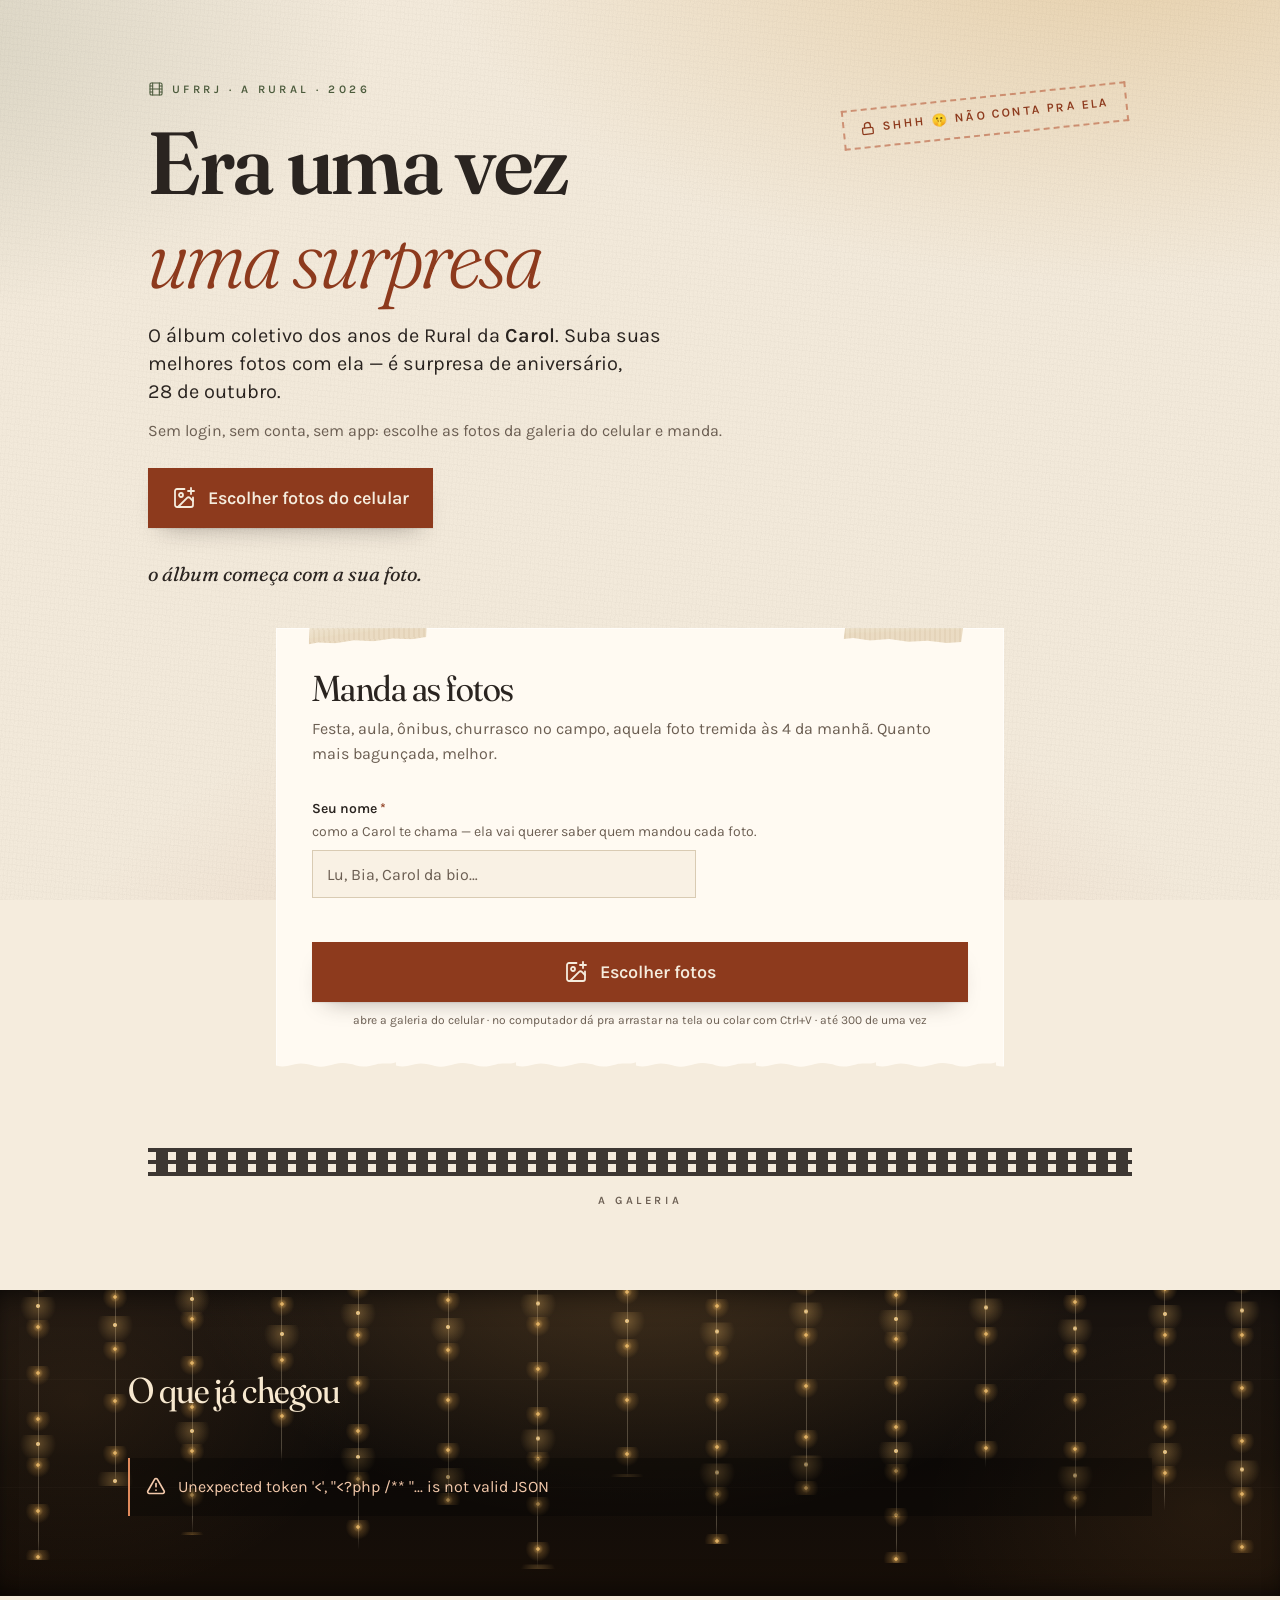
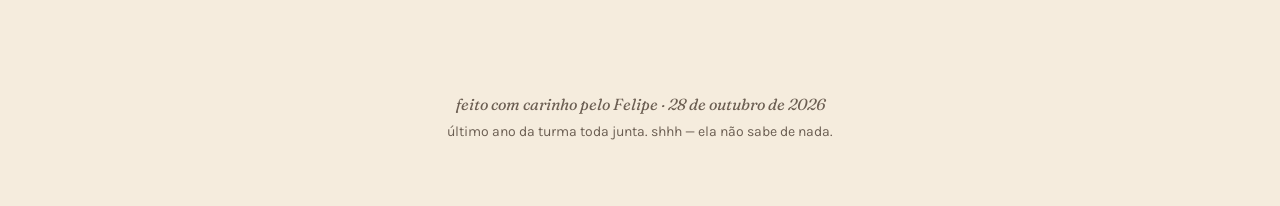
==== commit 44881835: "Aceita HEIC e deixa escolher mais de 20 fotos de uma vez O limite de 20 era do servidor (max_file_up" ====
--- a/fogueira-53f12a/index.html
+++ b/fogueira-53f12a/index.html
@@ -20,8 +20,8 @@
       href="https://fonts.googleapis.com/css2?family=Fraunces:ital,opsz,wght,SOFT,WONK@0,9..144,300..900,0..100,0..1;1,9..144,300..900,0..100,0..1&family=Karla:ital,wght@0,400..700;1,400..600&display=swap"
       rel="stylesheet"
     />
-    <script type="module" crossorigin src="./assets/index-Bz_taMrm.js"></script>
-    <link rel="stylesheet" crossorigin href="./assets/index-CSij5lfS.css">
+    <script type="module" crossorigin src="./assets/index-COWv7FBg.js"></script>
+    <link rel="stylesheet" crossorigin href="./assets/index-DXaDDkVW.css">
   </head>
   <body>
     <div id="root"></div>
--- a/fogueira-53f12a/assets/index-DXaDDkVW.css
+++ b/fogueira-53f12a/assets/index-DXaDDkVW.css
@@ -0,0 +1,2 @@
+/*! tailwindcss v4.3.3 | MIT License | https://tailwindcss.com */
+@layer properties{@supports (((-webkit-hyphens:none)) and (not (margin-trim:inline))) or ((-moz-orient:inline) and (not (color:rgb(from red r g b)))){*,:before,:after,::backdrop{--tw-space-y-reverse:0;--tw-border-style:solid;--tw-leading:initial;--tw-font-weight:initial;--tw-tracking:initial;--tw-ordinal:initial;--tw-slashed-zero:initial;--tw-numeric-figure:initial;--tw-numeric-spacing:initial;--tw-numeric-fraction:initial;--tw-shadow:0 0 #0000;--tw-shadow-color:initial;--tw-shadow-alpha:100%;--tw-inset-shadow:0 0 #0000;--tw-inset-shadow-color:initial;--tw-inset-shadow-alpha:100%;--tw-ring-color:initial;--tw-ring-shadow:0 0 #0000;--tw-inset-ring-color:initial;--tw-inset-ring-shadow:0 0 #0000;--tw-ring-inset:initial;--tw-ring-offset-width:0px;--tw-ring-offset-color:#fff;--tw-ring-offset-shadow:0 0 #0000;--tw-backdrop-blur:initial;--tw-backdrop-brightness:initial;--tw-backdrop-contrast:initial;--tw-backdrop-grayscale:initial;--tw-backdrop-hue-rotate:initial;--tw-backdrop-invert:initial;--tw-backdrop-opacity:initial;--tw-backdrop-saturate:initial;--tw-backdrop-sepia:initial;--tw-duration:initial;--tw-outline-style:solid;--tw-translate-x:0;--tw-translate-y:0;--tw-translate-z:0}}}@layer theme{:root,:host{--font-sans:"Karla", ui-sans-serif, system-ui, sans-serif;--font-mono:ui-monospace, SFMono-Regular, Menlo, Monaco, Consolas, "Liberation Mono", "Courier New", monospace;--color-black:#000;--spacing:.25rem;--container-xs:20rem;--container-sm:24rem;--container-md:28rem;--container-xl:36rem;--container-3xl:48rem;--container-5xl:64rem;--text-xs:.75rem;--text-xs--line-height:calc(1 / .75);--text-sm:.875rem;--text-sm--line-height:calc(1.25 / .875);--text-base:1rem;--text-base--line-height:calc(1.5 / 1);--text-lg:1.125rem;--text-lg--line-height:calc(1.75 / 1.125);--text-xl:1.25rem;--text-xl--line-height:calc(1.75 / 1.25);--text-2xl:1.5rem;--text-2xl--line-height:calc(2 / 1.5);--text-3xl:1.875rem;--text-3xl--line-height:calc(2.25 / 1.875);--text-4xl:2.25rem;--text-4xl--line-height:calc(2.5 / 2.25);--text-5xl:3rem;--text-5xl--line-height:1;--text-6xl:3.75rem;--text-6xl--line-height:1;--font-weight-light:300;--font-weight-semibold:600;--tracking-wide:.025em;--leading-snug:1.375;--animate-spin:spin 1s linear infinite;--blur-sm:8px;--default-transition-duration:.15s;--default-transition-timing-function:cubic-bezier(.4, 0, .2, 1);--default-font-family:var(--font-sans);--default-mono-font-family:var(--font-mono);--font-display:"Fraunces", Georgia, "Times New Roman", serif;--color-paper:#f5ecdd;--color-paper-2:#ebdfca;--color-card:#fffaf2;--color-ink:#2a2420;--color-ink-soft:#6b5e52;--color-hair:#d9cbb3;--color-terracotta:#b4512f;--color-terracotta-deep:#8d3a1d;--color-moss:#4c5b3c;--color-moss-soft:#74855f;--color-amber:#c88a22;--shadow-photo:0 1px 1px #2a242012, 0 12px 24px -14px #2a242066;--shadow-inset-paper:inset 0 0 0 1px #fff9}}@layer base{*,:after,:before,::backdrop{box-sizing:border-box;border:0 solid;margin:0;padding:0}::file-selector-button{box-sizing:border-box;border:0 solid;margin:0;padding:0}html,:host{-webkit-text-size-adjust:100%;tab-size:4;line-height:1.5;font-family:var(--default-font-family,-apple-system, BlinkMacSystemFont, "Segoe UI", Roboto, "Helvetica Neue", "Noto Sans", Arial, sans-serif, "Apple Color Emoji", "Segoe UI Emoji", "Segoe UI Symbol", "Noto Color Emoji");font-feature-settings:var(--default-font-feature-settings,normal);font-variation-settings:var(--default-font-variation-settings,normal);-webkit-tap-highlight-color:transparent}hr{height:0;color:inherit;border-top-width:1px}abbr:where([title]){-webkit-text-decoration:underline dotted;text-decoration:underline dotted}h1,h2,h3,h4,h5,h6{font-size:inherit;font-weight:inherit}a{color:inherit;-webkit-text-decoration:inherit;-webkit-text-decoration:inherit;-webkit-text-decoration:inherit;-webkit-text-decoration:inherit;text-decoration:inherit}b,strong{font-weight:bolder}code,kbd,samp,pre{font-family:var(--default-mono-font-family,ui-monospace, SFMono-Regular, Menlo, Monaco, Consolas, "Liberation Mono", "Courier New", monospace);font-feature-settings:var(--default-mono-font-feature-settings,normal);font-variation-settings:var(--default-mono-font-variation-settings,normal);font-size:1em}small{font-size:80%}sub,sup{vertical-align:baseline;font-size:75%;line-height:0;position:relative}sub{bottom:-.25em}sup{top:-.5em}table{text-indent:0;border-color:inherit;border-collapse:collapse}:-moz-focusring:where(:not(iframe)){outline:auto}progress{vertical-align:baseline}summary{display:list-item}ol,ul,menu{list-style:none}img,svg,video,canvas,audio,iframe,embed,object{vertical-align:middle;display:block}img,video{max-width:100%;height:auto}button,input,select,optgroup,textarea{font:inherit;font-feature-settings:inherit;font-variation-settings:inherit;letter-spacing:inherit;color:inherit;opacity:1;background-color:#0000;border-radius:0}::file-selector-button{font:inherit;font-feature-settings:inherit;font-variation-settings:inherit;letter-spacing:inherit;color:inherit;opacity:1;background-color:#0000;border-radius:0}:where(select:is([multiple],[size])) optgroup{font-weight:bolder}:where(select:is([multiple],[size])) optgroup option{padding-inline-start:20px}::file-selector-button{margin-inline-end:4px}::placeholder{opacity:1}@supports (not ((-webkit-appearance:-apple-pay-button))) or (contain-intrinsic-size:1px){::placeholder{color:currentColor}@supports (color:color-mix(in lab, red, red)){::placeholder{color:color-mix(in oklab, currentcolor 50%, transparent)}}}textarea{resize:vertical}::-webkit-search-decoration{-webkit-appearance:none}::-webkit-date-and-time-value{min-height:1lh;text-align:inherit}::-webkit-datetime-edit{display:inline-flex}::-webkit-datetime-edit-fields-wrapper{padding:0}::-webkit-datetime-edit{padding-block:0}::-webkit-datetime-edit-year-field{padding-block:0}::-webkit-datetime-edit-month-field{padding-block:0}::-webkit-datetime-edit-day-field{padding-block:0}::-webkit-datetime-edit-hour-field{padding-block:0}::-webkit-datetime-edit-minute-field{padding-block:0}::-webkit-datetime-edit-second-field{padding-block:0}::-webkit-datetime-edit-millisecond-field{padding-block:0}::-webkit-datetime-edit-meridiem-field{padding-block:0}::-webkit-calendar-picker-indicator{line-height:1}:-moz-ui-invalid{box-shadow:none}button,input:where([type=button],[type=reset],[type=submit]){appearance:button}::file-selector-button{appearance:button}::-webkit-inner-spin-button{height:auto}::-webkit-outer-spin-button{height:auto}[hidden]:where(:not([hidden=until-found])){display:none!important}html{-webkit-text-size-adjust:100%}body{min-height:100dvh;color:var(--color-ink);font-family:var(--font-sans);background-color:var(--color-paper);background-image:radial-gradient(70rem 36rem at 88% -8%,#c88a2242,#0000 62%),radial-gradient(52rem 30rem at -10% 4%,#4c5b3c29,#0000 60%),radial-gradient(60rem 40rem at 50% 120%,#b4512f24,#0000 65%);background-attachment:fixed;margin:0;font-size:1rem;line-height:1.6}body:before{content:"";pointer-events:none;z-index:0;opacity:.5;background-image:repeating-linear-gradient(94deg,#2a242007 0 1px,#0000 1px 4px),repeating-linear-gradient(6deg,#2a242006 0 1px,#0000 1px 6px);position:fixed;inset:0}body:after{content:"";pointer-events:none;z-index:1;opacity:.4;mix-blend-mode:multiply;background-image:url("data:image/svg+xml,%3Csvg xmlns='http://www.w3.org/2000/svg' width='180' height='180'%3E%3Cfilter id='g'%3E%3CfeTurbulence type='fractalNoise' baseFrequency='0.85' numOctaves='3' stitchTiles='stitch'/%3E%3CfeColorMatrix type='saturate' values='0'/%3E%3C/filter%3E%3Crect width='180' height='180' filter='url(%23g)' opacity='0.26'/%3E%3C/svg%3E");position:fixed;inset:0}h1,h2,h3{font-family:var(--font-display);font-variation-settings:"SOFT" 40, "WONK" 1, "opsz" 96;letter-spacing:-.015em;line-height:1.02}:focus-visible{outline:2px solid var(--color-terracotta-deep);outline-offset:3px;border-radius:2px}input,textarea,button{font:inherit;color:inherit}::selection{background:#b4512f38}}@layer components;@layer utilities{.pointer-events-none{pointer-events:none}.invisible{visibility:hidden}.visible{visibility:visible}.sr-only{clip-path:inset(50%);white-space:nowrap;border-width:0;width:1px;height:1px;margin:-1px;padding:0;position:absolute;overflow:hidden}.tape-piece{clip-path:polygon(2% 6%,14% 0,28% 7%,44% 1%,60% 8%,76% 1%,90% 7%,100% 2%,98% 94%,86% 100%,70% 93%,54% 100%,38% 92%,22% 100%,8% 93%,0 98%);opacity:.9;background:linear-gradient(176deg,#ffffff59,#fff0 60%),repeating-linear-gradient(88deg,#c9ae808c 0 2px,#d6be948c 2px 5px);width:7.5rem;height:1.6rem;position:absolute;box-shadow:0 1px 3px #2a24202e}.absolute{position:absolute}.fixed{position:fixed}.relative,.tape{position:relative}.inset-0{inset:0}.inset-x-0{inset-inline:0}.-top-3{top:calc(var(--spacing) * -3)}.top-0{top:0}.top-1{top:var(--spacing)}.right-0{right:0}.right-10{right:calc(var(--spacing) * 10)}.bottom-0{bottom:0}.bottom-1{bottom:var(--spacing)}.left-0{left:0}.left-8{left:calc(var(--spacing) * 8)}.z-10{z-index:10}.z-30{z-index:30}.z-50{z-index:50}.z-60{z-index:60}.z-70{z-index:70}.mx-auto{margin-inline:auto}.my-16{margin-block:calc(var(--spacing) * 16)}.mt-0\.5{margin-top:calc(var(--spacing) * .5)}.mt-1{margin-top:var(--spacing)}.mt-1\.5{margin-top:calc(var(--spacing) * 1.5)}.mt-2{margin-top:calc(var(--spacing) * 2)}.mt-2\.5{margin-top:calc(var(--spacing) * 2.5)}.mt-3{margin-top:calc(var(--spacing) * 3)}.mt-4{margin-top:calc(var(--spacing) * 4)}.mt-5{margin-top:calc(var(--spacing) * 5)}.mt-6{margin-top:calc(var(--spacing) * 6)}.mt-7{margin-top:calc(var(--spacing) * 7)}.mt-8{margin-top:calc(var(--spacing) * 8)}.mt-10{margin-top:calc(var(--spacing) * 10)}.-mr-1{margin-right:calc(var(--spacing) * -1)}.-mr-2{margin-right:calc(var(--spacing) * -2)}.-mb-1{margin-bottom:calc(var(--spacing) * -1)}.mb-2\.5{margin-bottom:calc(var(--spacing) * 2.5)}.mb-3{margin-bottom:calc(var(--spacing) * 3)}.mb-4{margin-bottom:calc(var(--spacing) * 4)}.mb-12{margin-bottom:calc(var(--spacing) * 12)}.block{display:block}.contents{display:contents}.flex{display:flex}.grid{display:grid}.hidden{display:none}.inline-flex{display:inline-flex}.aspect-square{aspect-ratio:1}.size-3\.5{width:calc(var(--spacing) * 3.5);height:calc(var(--spacing) * 3.5)}.size-4{width:calc(var(--spacing) * 4);height:calc(var(--spacing) * 4)}.size-5{width:calc(var(--spacing) * 5);height:calc(var(--spacing) * 5)}.size-6{width:calc(var(--spacing) * 6);height:calc(var(--spacing) * 6)}.size-7{width:calc(var(--spacing) * 7);height:calc(var(--spacing) * 7)}.size-8{width:calc(var(--spacing) * 8);height:calc(var(--spacing) * 8)}.size-10{width:calc(var(--spacing) * 10);height:calc(var(--spacing) * 10)}.size-11{width:calc(var(--spacing) * 11);height:calc(var(--spacing) * 11)}.size-12{width:calc(var(--spacing) * 12);height:calc(var(--spacing) * 12)}.size-16{width:calc(var(--spacing) * 16);height:calc(var(--spacing) * 16)}.h-1\.5{height:calc(var(--spacing) * 1.5)}.h-2{height:calc(var(--spacing) * 2)}.h-2\.5{height:calc(var(--spacing) * 2.5)}.h-3{height:calc(var(--spacing) * 3)}.h-7{height:calc(var(--spacing) * 7)}.h-auto{height:auto}.h-full{height:100%}.max-h-\[72dvh\]{max-height:72dvh}.max-h-full{max-height:100%}.min-h-5{min-height:calc(var(--spacing) * 5)}.min-h-11{min-height:calc(var(--spacing) * 11)}.min-h-12{min-height:calc(var(--spacing) * 12)}.min-h-14{min-height:calc(var(--spacing) * 14)}.min-h-dvh{min-height:100dvh}.w-2\/3{width:66.6667%}.w-48{width:calc(var(--spacing) * 48)}.w-\[180\%\]{width:180%}.w-auto{width:auto}.w-full{width:100%}.max-w-3xl{max-width:var(--container-3xl)}.max-w-5xl{max-width:var(--container-5xl)}.max-w-full{max-width:100%}.max-w-md{max-width:var(--container-md)}.max-w-none{max-width:none}.max-w-sm{max-width:var(--container-sm)}.max-w-xl{max-width:var(--container-xl)}.max-w-xs{max-width:var(--container-xs)}.min-w-0{min-width:0}.flex-1{flex:1}.shrink{flex-shrink:1}.shrink-0{flex-shrink:0}.-rotate-3{rotate:-3deg}.rotate-2{rotate:2deg}.skeleton-paper{background-color:var(--color-paper-2);background-image:linear-gradient(96deg,#0000 10%,#ffffffa6 45%,#0000 80%);background-size:220% 100%;animation:2.1s ease-in-out infinite paper-shimmer}.animate-spin{animation:var(--animate-spin)}.cursor-grab{cursor:grab}.cursor-pointer{cursor:pointer}.cursor-zoom-in{cursor:zoom-in}.cursor-zoom-out{cursor:zoom-out}.scroll-mb-28{scroll-margin-bottom:calc(var(--spacing) * 28)}.columns-2{columns:2}.break-inside-avoid{break-inside:avoid}.flex-col{flex-direction:column}.flex-wrap{flex-wrap:wrap}.place-items-center{place-items:center}.items-baseline{align-items:baseline}.items-center{align-items:center}.items-end{align-items:flex-end}.items-start{align-items:flex-start}.justify-between{justify-content:space-between}.justify-center{justify-content:center}.justify-end{justify-content:flex-end}.gap-1{gap:var(--spacing)}.gap-1\.5{gap:calc(var(--spacing) * 1.5)}.gap-2{gap:calc(var(--spacing) * 2)}.gap-3{gap:calc(var(--spacing) * 3)}.gap-4{gap:calc(var(--spacing) * 4)}:where(.space-y-1\.5>:not(:last-child)){--tw-space-y-reverse:0;margin-block-start:calc(calc(var(--spacing) * 1.5) * var(--tw-space-y-reverse));margin-block-end:calc(calc(var(--spacing) * 1.5) * calc(1 - var(--tw-space-y-reverse)))}.gap-x-4{column-gap:calc(var(--spacing) * 4)}.gap-x-10{column-gap:calc(var(--spacing) * 10)}.gap-y-3{row-gap:calc(var(--spacing) * 3)}.gap-y-6{row-gap:calc(var(--spacing) * 6)}.truncate{text-overflow:ellipsis;white-space:nowrap;overflow:hidden}.overflow-auto{overflow:auto}.overflow-hidden{overflow:hidden}.border{border-style:var(--tw-border-style);border-width:1px}.border-0{border-style:var(--tw-border-style);border-width:0}.border-2{border-style:var(--tw-border-style);border-width:2px}.border-4{border-style:var(--tw-border-style);border-width:4px}.border-t{border-top-style:var(--tw-border-style);border-top-width:1px}.border-b{border-bottom-style:var(--tw-border-style);border-bottom-width:1px}.border-l{border-left-style:var(--tw-border-style);border-left-width:1px}.border-l-2{border-left-style:var(--tw-border-style);border-left-width:2px}.border-dashed{--tw-border-style:dashed;border-style:dashed}.border-\[\#e08a5c\]{border-color:#e08a5c}.border-hair{border-color:var(--color-hair)}.border-hair\/70{border-color:#d9cbb3b3}@supports (color:color-mix(in lab, red, red)){.border-hair\/70{border-color:color-mix(in oklab, var(--color-hair) 70%, transparent)}}.border-paper\/80{border-color:#f5ecddcc}@supports (color:color-mix(in lab, red, red)){.border-paper\/80{border-color:color-mix(in oklab, var(--color-paper) 80%, transparent)}}.border-terracotta{border-color:var(--color-terracotta)}.border-terracotta\/55{border-color:#b4512f8c}@supports (color:color-mix(in lab, red, red)){.border-terracotta\/55{border-color:color-mix(in oklab, var(--color-terracotta) 55%, transparent)}}.card-paper{background-color:var(--color-card);box-shadow:var(--shadow-photo), var(--shadow-inset-paper)}.bg-\[\#2a2420\]{background-color:#2a2420}.bg-\[\#d9763f\]{background-color:#d9763f}.bg-black\/30{background-color:#0000004d}@supports (color:color-mix(in lab, red, red)){.bg-black\/30{background-color:color-mix(in oklab, var(--color-black) 30%, transparent)}}.bg-card{background-color:var(--color-card)}.bg-card\/95{background-color:#fffaf2f2}@supports (color:color-mix(in lab, red, red)){.bg-card\/95{background-color:color-mix(in oklab, var(--color-card) 95%, transparent)}}.bg-ink\/20{background-color:#2a242033}@supports (color:color-mix(in lab, red, red)){.bg-ink\/20{background-color:color-mix(in oklab, var(--color-ink) 20%, transparent)}}.bg-ink\/55{background-color:#2a24208c}@supports (color:color-mix(in lab, red, red)){.bg-ink\/55{background-color:color-mix(in oklab, var(--color-ink) 55%, transparent)}}.bg-ink\/90{background-color:#2a2420e6}@supports (color:color-mix(in lab, red, red)){.bg-ink\/90{background-color:color-mix(in oklab, var(--color-ink) 90%, transparent)}}.bg-ink\/92{background-color:#2a2420eb}@supports (color:color-mix(in lab, red, red)){.bg-ink\/92{background-color:color-mix(in oklab, var(--color-ink) 92%, transparent)}}.bg-moss{background-color:var(--color-moss)}.bg-paper-2{background-color:var(--color-paper-2)}.bg-paper\/10{background-color:#f5ecdd1a}@supports (color:color-mix(in lab, red, red)){.bg-paper\/10{background-color:color-mix(in oklab, var(--color-paper) 10%, transparent)}}.bg-paper\/60{background-color:#f5ecdd99}@supports (color:color-mix(in lab, red, red)){.bg-paper\/60{background-color:color-mix(in oklab, var(--color-paper) 60%, transparent)}}.bg-paper\/70{background-color:#f5ecddb3}@supports (color:color-mix(in lab, red, red)){.bg-paper\/70{background-color:color-mix(in oklab, var(--color-paper) 70%, transparent)}}.bg-terracotta-deep{background-color:var(--color-terracotta-deep)}.bg-transparent{background-color:#0000}.torn-bottom{--torn:url("data:image/svg+xml,%3Csvg xmlns='http://www.w3.org/2000/svg' width='120' height='10' preserveAspectRatio='none'%3E%3Cpath d='M0 0h120v4.2c-7 2.6-13 .4-20 2.2S87 9.6 80 7.4 66 4.2 59 6 46 9.8 39 8 26 4.4 19 6.2 7 9.4 0 7.6z' fill='%23000'/%3E%3C/svg%3E");-webkit-mask-image:linear-gradient(#000 0 calc(100% - 10px), transparent 0), var(--torn);-webkit-mask-image:linear-gradient(#000 0 calc(100% - 10px), transparent 0), var(--torn);-webkit-mask-image:linear-gradient(#000 0 calc(100% - 10px), transparent 0), var(--torn);mask-image:linear-gradient(#000 0 calc(100% - 10px), transparent 0), var(--torn);-webkit-mask-composite:source-over;-webkit-mask-composite:source-over;-webkit-mask-composite:source-over;-webkit-mask-position:0 0,0 100%;mask-position:0 0,0 100%;-webkit-mask-size:100% 100%,120px 10px;mask-size:100% 100%,120px 10px;-webkit-mask-repeat:no-repeat,repeat-x;mask-repeat:no-repeat,repeat-x;-webkit-mask-composite:source-over;mask-composite:add}.object-contain{object-fit:contain}.object-cover{object-fit:cover}.p-1{padding:var(--spacing)}.p-2{padding:calc(var(--spacing) * 2)}.p-4{padding:calc(var(--spacing) * 4)}.p-6{padding:calc(var(--spacing) * 6)}.px-0\.5{padding-inline:calc(var(--spacing) * .5)}.px-1{padding-inline:var(--spacing)}.px-2{padding-inline:calc(var(--spacing) * 2)}.px-3{padding-inline:calc(var(--spacing) * 3)}.px-3\.5{padding-inline:calc(var(--spacing) * 3.5)}.px-4{padding-inline:calc(var(--spacing) * 4)}.px-5{padding-inline:calc(var(--spacing) * 5)}.px-6{padding-inline:calc(var(--spacing) * 6)}.px-8{padding-inline:calc(var(--spacing) * 8)}.py-1\.5{padding-block:calc(var(--spacing) * 1.5)}.py-2{padding-block:calc(var(--spacing) * 2)}.py-2\.5{padding-block:calc(var(--spacing) * 2.5)}.py-3{padding-block:calc(var(--spacing) * 3)}.py-4{padding-block:calc(var(--spacing) * 4)}.py-7{padding-block:calc(var(--spacing) * 7)}.py-16{padding-block:calc(var(--spacing) * 16)}.pt-2{padding-top:calc(var(--spacing) * 2)}.pt-2\.5{padding-top:calc(var(--spacing) * 2.5)}.pt-3{padding-top:calc(var(--spacing) * 3)}.pt-4{padding-top:calc(var(--spacing) * 4)}.pt-5{padding-top:calc(var(--spacing) * 5)}.pt-8{padding-top:calc(var(--spacing) * 8)}.pt-10{padding-top:calc(var(--spacing) * 10)}.pb-3{padding-bottom:calc(var(--spacing) * 3)}.pb-4{padding-bottom:calc(var(--spacing) * 4)}.pb-6{padding-bottom:calc(var(--spacing) * 6)}.pb-10{padding-bottom:calc(var(--spacing) * 10)}.pb-16{padding-bottom:calc(var(--spacing) * 16)}.pb-24{padding-bottom:calc(var(--spacing) * 24)}.pl-3{padding-left:calc(var(--spacing) * 3)}.pl-5{padding-left:calc(var(--spacing) * 5)}.text-center{text-align:center}.display-wonk{font-family:var(--font-display);font-variation-settings:"SOFT" 60, "WONK" 1, "opsz" 120}.font-display{font-family:var(--font-display)}.text-2xl{font-size:var(--text-2xl);line-height:var(--tw-leading,var(--text-2xl--line-height))}.text-3xl{font-size:var(--text-3xl);line-height:var(--tw-leading,var(--text-3xl--line-height))}.text-5xl{font-size:var(--text-5xl);line-height:var(--tw-leading,var(--text-5xl--line-height))}.text-base{font-size:var(--text-base);line-height:var(--tw-leading,var(--text-base--line-height))}.text-lg{font-size:var(--text-lg);line-height:var(--tw-leading,var(--text-lg--line-height))}.text-sm{font-size:var(--text-sm);line-height:var(--tw-leading,var(--text-sm--line-height))}.text-xl{font-size:var(--text-xl);line-height:var(--tw-leading,var(--text-xl--line-height))}.text-xs{font-size:var(--text-xs);line-height:var(--tw-leading,var(--text-xs--line-height))}.text-\[0\.7rem\]{font-size:.7rem}.text-\[0\.72rem\]{font-size:.72rem}.text-\[0\.95rem\]{font-size:.95rem}.text-\[0\.98rem\]{font-size:.98rem}.text-\[clamp\(2\.75rem\,12vw\,5\.5rem\)\]{font-size:clamp(2.75rem,12vw,5.5rem)}.leading-none{--tw-leading:1;line-height:1}.leading-snug{--tw-leading:var(--leading-snug);line-height:var(--leading-snug)}.font-light{--tw-font-weight:var(--font-weight-light);font-weight:var(--font-weight-light)}.font-semibold{--tw-font-weight:var(--font-weight-semibold);font-weight:var(--font-weight-semibold)}.tracking-\[0\.3em\]{--tw-tracking:.3em;letter-spacing:.3em}.tracking-\[0\.12em\]{--tw-tracking:.12em;letter-spacing:.12em}.tracking-\[0\.18em\]{--tw-tracking:.18em;letter-spacing:.18em}.tracking-\[0\.22em\]{--tw-tracking:.22em;letter-spacing:.22em}.tracking-\[0\.32em\]{--tw-tracking:.32em;letter-spacing:.32em}.tracking-wide{--tw-tracking:var(--tracking-wide);letter-spacing:var(--tracking-wide)}.whitespace-nowrap{white-space:nowrap}.text-\[\#20150d\]{color:#20150d}.text-\[\#c7b296\]{color:#c7b296}.text-\[\#f3c9ab\]{color:#f3c9ab}.text-\[\#f7e8cf\]{color:#f7e8cf}.text-ink{color:var(--color-ink)}.text-ink-soft{color:var(--color-ink-soft)}.text-ink-soft\/60{color:#6b5e5299}@supports (color:color-mix(in lab, red, red)){.text-ink-soft\/60{color:color-mix(in oklab, var(--color-ink-soft) 60%, transparent)}}.text-moss{color:var(--color-moss)}.text-paper{color:var(--color-paper)}.text-paper\/55{color:#f5ecdd8c}@supports (color:color-mix(in lab, red, red)){.text-paper\/55{color:color-mix(in oklab, var(--color-paper) 55%, transparent)}}.text-paper\/70{color:#f5ecddb3}@supports (color:color-mix(in lab, red, red)){.text-paper\/70{color:color-mix(in oklab, var(--color-paper) 70%, transparent)}}.text-paper\/80{color:#f5ecddcc}@supports (color:color-mix(in lab, red, red)){.text-paper\/80{color:color-mix(in oklab, var(--color-paper) 80%, transparent)}}.text-paper\/85{color:#f5ecddd9}@supports (color:color-mix(in lab, red, red)){.text-paper\/85{color:color-mix(in oklab, var(--color-paper) 85%, transparent)}}.text-terracotta{color:var(--color-terracotta)}.text-terracotta-deep{color:var(--color-terracotta-deep)}.uppercase{text-transform:uppercase}.italic{font-style:italic}.tabular-nums{--tw-numeric-spacing:tabular-nums;font-variant-numeric:var(--tw-ordinal,) var(--tw-slashed-zero,) var(--tw-numeric-figure,) var(--tw-numeric-spacing,) var(--tw-numeric-fraction,)}.underline{text-decoration-line:underline}.decoration-dotted{text-decoration-style:dotted}.shadow-lift{--tw-shadow:0 2px 4px var(--tw-shadow-color,#2a242014), 0 28px 44px -22px var(--tw-shadow-color,#2a242080);box-shadow:var(--tw-inset-shadow), var(--tw-inset-ring-shadow), var(--tw-ring-offset-shadow), var(--tw-ring-shadow), var(--tw-shadow)}.shadow-photo{--tw-shadow:0 1px 1px var(--tw-shadow-color,#2a242012), 0 12px 24px -14px var(--tw-shadow-color,#2a242066);box-shadow:var(--tw-inset-shadow), var(--tw-inset-ring-shadow), var(--tw-ring-offset-shadow), var(--tw-ring-shadow), var(--tw-shadow)}.shadow-sm{--tw-shadow:0 1px 3px 0 var(--tw-shadow-color,#0000001a), 0 1px 2px -1px var(--tw-shadow-color,#0000001a);box-shadow:var(--tw-inset-shadow), var(--tw-inset-ring-shadow), var(--tw-ring-offset-shadow), var(--tw-ring-shadow), var(--tw-shadow)}.ring{--tw-ring-shadow:var(--tw-ring-inset,) 0 0 0 calc(1px + var(--tw-ring-offset-width)) var(--tw-ring-color,currentcolor);box-shadow:var(--tw-inset-shadow), var(--tw-inset-ring-shadow), var(--tw-ring-offset-shadow), var(--tw-ring-shadow), var(--tw-shadow)}.backdrop-blur{--tw-backdrop-blur:blur(8px);-webkit-backdrop-filter:var(--tw-backdrop-blur,) var(--tw-backdrop-brightness,) var(--tw-backdrop-contrast,) var(--tw-backdrop-grayscale,) var(--tw-backdrop-hue-rotate,) var(--tw-backdrop-invert,) var(--tw-backdrop-opacity,) var(--tw-backdrop-saturate,) var(--tw-backdrop-sepia,);backdrop-filter:var(--tw-backdrop-blur,) var(--tw-backdrop-brightness,) var(--tw-backdrop-contrast,) var(--tw-backdrop-grayscale,) var(--tw-backdrop-hue-rotate,) var(--tw-backdrop-invert,) var(--tw-backdrop-opacity,) var(--tw-backdrop-saturate,) var(--tw-backdrop-sepia,)}.backdrop-blur-sm{--tw-backdrop-blur:blur(var(--blur-sm));-webkit-backdrop-filter:var(--tw-backdrop-blur,) var(--tw-backdrop-brightness,) var(--tw-backdrop-contrast,) var(--tw-backdrop-grayscale,) var(--tw-backdrop-hue-rotate,) var(--tw-backdrop-invert,) var(--tw-backdrop-opacity,) var(--tw-backdrop-saturate,) var(--tw-backdrop-sepia,);backdrop-filter:var(--tw-backdrop-blur,) var(--tw-backdrop-brightness,) var(--tw-backdrop-contrast,) var(--tw-backdrop-grayscale,) var(--tw-backdrop-hue-rotate,) var(--tw-backdrop-invert,) var(--tw-backdrop-opacity,) var(--tw-backdrop-saturate,) var(--tw-backdrop-sepia,)}.transition{transition-property:color,background-color,border-color,outline-color,text-decoration-color,fill,stroke,--tw-gradient-from,--tw-gradient-via,--tw-gradient-to,opacity,box-shadow,transform,translate,scale,rotate,filter,-webkit-backdrop-filter,backdrop-filter,display,content-visibility,overlay,pointer-events;transition-timing-function:var(--tw-ease,var(--default-transition-timing-function));transition-duration:var(--tw-duration,var(--default-transition-duration))}.transition-\[width\]{transition-property:width;transition-timing-function:var(--tw-ease,var(--default-transition-timing-function));transition-duration:var(--tw-duration,var(--default-transition-duration))}.transition-colors{transition-property:color,background-color,border-color,outline-color,text-decoration-color,fill,stroke,--tw-gradient-from,--tw-gradient-via,--tw-gradient-to;transition-timing-function:var(--tw-ease,var(--default-transition-timing-function));transition-duration:var(--tw-duration,var(--default-transition-duration))}.duration-200{--tw-duration:.2s;transition-duration:.2s}.outline-none{--tw-outline-style:none;outline-style:none}.peer-focus-visible\:outline-2:is(:where(.peer):focus-visible~*){outline-style:var(--tw-outline-style);outline-width:2px}.peer-focus-visible\:outline-offset-3:is(:where(.peer):focus-visible~*){outline-offset:3px}.peer-focus-visible\:outline-terracotta-deep:is(:where(.peer):focus-visible~*){outline-color:var(--color-terracotta-deep)}.placeholder\:text-ink-soft::placeholder{color:var(--color-ink-soft)}.last\:border-b-0:last-child{border-bottom-style:var(--tw-border-style);border-bottom-width:0}@media (hover:hover){.hover\:bg-\[\#eda066\]:hover{background-color:#eda066}.hover\:bg-moss-soft:hover{background-color:var(--color-moss-soft)}.hover\:bg-paper\/25:hover{background-color:#f5ecdd40}@supports (color:color-mix(in lab, red, red)){.hover\:bg-paper\/25:hover{background-color:color-mix(in oklab, var(--color-paper) 25%, transparent)}}.hover\:bg-terracotta:hover{background-color:var(--color-terracotta)}.hover\:text-paper:hover{color:var(--color-paper)}.hover\:text-terracotta:hover{color:var(--color-terracotta)}.hover\:text-terracotta-deep:hover{color:var(--color-terracotta-deep)}}.focus\:not-sr-only:focus{clip-path:none;white-space:normal;width:auto;height:auto;margin:0;padding:0;position:static;overflow:visible}.focus\:absolute:focus{position:absolute}.focus\:top-3:focus{top:calc(var(--spacing) * 3)}.focus\:left-3:focus{left:calc(var(--spacing) * 3)}.focus\:z-70:focus{z-index:70}.focus\:border-terracotta:focus{border-color:var(--color-terracotta)}.focus\:bg-ink:focus{background-color:var(--color-ink)}.focus\:px-4:focus{padding-inline:calc(var(--spacing) * 4)}.focus\:py-2:focus{padding-block:calc(var(--spacing) * 2)}.focus\:text-paper:focus{color:var(--color-paper)}.focus\:outline-none:focus{--tw-outline-style:none;outline-style:none}.active\:translate-y-px:active{--tw-translate-y:1px;translate:var(--tw-translate-x) var(--tw-translate-y)}.active\:cursor-grabbing:active{cursor:grabbing}.disabled\:opacity-40:disabled{opacity:.4}.disabled\:opacity-60:disabled{opacity:.6}.disabled\:opacity-70:disabled{opacity:.7}@media (width>=40rem){.sm\:absolute{position:absolute}.sm\:top-24{top:calc(var(--spacing) * 24)}.sm\:right-6{right:calc(var(--spacing) * 6)}.sm\:my-20{margin-block:calc(var(--spacing) * 20)}.sm\:mt-5{margin-top:calc(var(--spacing) * 5)}.sm\:flex{display:flex}.sm\:grid{display:grid}.sm\:hidden{display:none}.sm\:size-18{width:calc(var(--spacing) * 18);height:calc(var(--spacing) * 18)}.sm\:max-h-\[80dvh\]{max-height:80dvh}.sm\:w-auto{width:auto}.sm\:max-w-sm{max-width:var(--container-sm)}.sm\:columns-3{columns:3}.sm\:gap-6{gap:calc(var(--spacing) * 6)}.sm\:p-3{padding:calc(var(--spacing) * 3)}.sm\:px-4{padding-inline:calc(var(--spacing) * 4)}.sm\:px-9{padding-inline:calc(var(--spacing) * 9)}.sm\:py-2{padding-block:calc(var(--spacing) * 2)}.sm\:py-20{padding-block:calc(var(--spacing) * 20)}.sm\:pt-20{padding-top:calc(var(--spacing) * 20)}.sm\:text-3xl{font-size:var(--text-3xl);line-height:var(--tw-leading,var(--text-3xl--line-height))}.sm\:text-4xl{font-size:var(--text-4xl);line-height:var(--tw-leading,var(--text-4xl--line-height))}.sm\:text-6xl{font-size:var(--text-6xl);line-height:var(--tw-leading,var(--text-6xl--line-height))}.sm\:text-xl{font-size:var(--text-xl);line-height:var(--tw-leading,var(--text-xl--line-height))}.sm\:text-\[0\.78rem\]{font-size:.78rem}}@media (width>=64rem){.lg\:columns-4{columns:4}}}@keyframes paper-shimmer{0%{background-position:-120% 0}to{background-position:220% 0}}@media (prefers-reduced-motion:reduce){*,:before,:after{scroll-behavior:auto!important;transition-duration:.001ms!important;animation-duration:.001ms!important;animation-iteration-count:1!important}}.night-wall{background-color:#14100c;background-image:radial-gradient(46rem 26rem at 50% -8%,#ffba5e29,#0000 62%),radial-gradient(28rem 20rem at 6% 36%,#ffaa5014,#0000 62%),radial-gradient(28rem 20rem at 94% 72%,#ffaa5014,#0000 62%),repeating-linear-gradient(0deg,#ffecc806 0 1px,#0000 1px 108px),linear-gradient(#1c1510,#100c09 55%,#180f08);box-shadow:inset 0 18px 34px -22px #000,inset 0 -18px 34px -22px #000}.light-strand,.curtain-strand{--phase:0px;--gap:58px;--speed:4.6s;pointer-events:none;background-image:linear-gradient(#ffe4b800 0,#d8c6a857 4% 93%,#ffe4b800 100%);background-position:50% 0;background-repeat:no-repeat;background-size:1px 100%;width:2.5rem;position:absolute;translate:-50%}.light-strand{top:-2.5rem;bottom:-1.5rem;left:50%}.curtain-strand{opacity:.85;top:-1.5rem}.light-strand:before,.light-strand:after,.curtain-strand:before,.curtain-strand:after{content:"";animation:bulb-breathe var(--speed) ease-in-out infinite;animation-delay:calc(var(--phase) * -.012);background-repeat:repeat-y;position:absolute;inset:0}.light-strand:before,.curtain-strand:before{background-image:radial-gradient(18px at 50% 7px,#ffba566b,#0000 70%),radial-gradient(7px at 50% 7px,#ffce788c,#0000 72%),radial-gradient(2.6px at 50% 7px,#fffdf5,#ffcb6efa 56%,#0000 76%);background-size:100% var(--gap);background-position:0 var(--phase)}.light-strand:after,.curtain-strand:after{background-image:radial-gradient(26px at 50% 9px,#ffc66c57,#0000 70%),radial-gradient(3.2px at 50% 9px,#fffdf5,#ffd88cfa 54%,#0000 74%);background-size:100% calc(var(--gap) * 3);background-position:0 calc(var(--phase) + var(--gap) / 2);animation-duration:calc(var(--speed) * 1.73);animation-delay:calc(var(--phase) * -.021 - 1.4s)}@keyframes bulb-breathe{0%,to{opacity:.42}45%{opacity:1}}.polaroid{--tilt:0deg;transform-origin:top;rotate:var(--tilt);background-color:#fdf8ef;padding:.6rem .6rem 0;transition:translate .4s cubic-bezier(.16,1,.3,1),scale .4s cubic-bezier(.16,1,.3,1),box-shadow .4s;animation:9s ease-in-out infinite photo-sway;box-shadow:0 0 0 1px #ffe2b01a,0 2px 2px #00000059,0 26px 38px -22px #000,0 0 42px -14px #ffbe6066}.group:hover>.polaroid,.group:focus-within>.polaroid{translate:0 -6px;scale:1.025;box-shadow:0 0 0 1px #ffe2b033,0 2px 2px #00000059,0 34px 48px -24px #000,0 0 64px -12px #ffc46899}@keyframes photo-sway{0%,to{rotate:var(--tilt)}50%{rotate:calc(var(--tilt) * -.55 + .5deg)}}.clothespin{z-index:20;background:linear-gradient(96deg,#ffffff4d,#0000 42%),linear-gradient(#d8b07b,#b98c56 58%,#9c7343);border-radius:.22rem;width:.72rem;height:1.9rem;position:absolute;top:0;left:50%;translate:-50%;box-shadow:0 1px 2px #00000080,0 0 18px -4px #ffbe6080}.clothespin:after{content:"";background:linear-gradient(#e8e2d6,#8d867a);border-radius:1px;height:.16rem;position:absolute;top:.78rem;left:-.12rem;right:-.12rem;box-shadow:0 1px 1px #0006}@media (prefers-reduced-motion:reduce){.polaroid{rotate:var(--tilt);animation:none}}@media (width<=639px){.curtain-strand{opacity:.5}.curtain-strand:nth-child(2n){display:none}}@property --tw-space-y-reverse{syntax:"*";inherits:false;initial-value:0}@property --tw-border-style{syntax:"*";inherits:false;initial-value:solid}@property --tw-leading{syntax:"*";inherits:false}@property --tw-font-weight{syntax:"*";inherits:false}@property --tw-tracking{syntax:"*";inherits:false}@property --tw-ordinal{syntax:"*";inherits:false}@property --tw-slashed-zero{syntax:"*";inherits:false}@property --tw-numeric-figure{syntax:"*";inherits:false}@property --tw-numeric-spacing{syntax:"*";inherits:false}@property --tw-numeric-fraction{syntax:"*";inherits:false}@property --tw-shadow{syntax:"*";inherits:false;initial-value:0 0 #0000}@property --tw-shadow-color{syntax:"*";inherits:false}@property --tw-shadow-alpha{syntax:"<percentage>";inherits:false;initial-value:100%}@property --tw-inset-shadow{syntax:"*";inherits:false;initial-value:0 0 #0000}@property --tw-inset-shadow-color{syntax:"*";inherits:false}@property --tw-inset-shadow-alpha{syntax:"<percentage>";inherits:false;initial-value:100%}@property --tw-ring-color{syntax:"*";inherits:false}@property --tw-ring-shadow{syntax:"*";inherits:false;initial-value:0 0 #0000}@property --tw-inset-ring-color{syntax:"*";inherits:false}@property --tw-inset-ring-shadow{syntax:"*";inherits:false;initial-value:0 0 #0000}@property --tw-ring-inset{syntax:"*";inherits:false}@property --tw-ring-offset-width{syntax:"<length>";inherits:false;initial-value:0}@property --tw-ring-offset-color{syntax:"*";inherits:false;initial-value:#fff}@property --tw-ring-offset-shadow{syntax:"*";inherits:false;initial-value:0 0 #0000}@property --tw-backdrop-blur{syntax:"*";inherits:false}@property --tw-backdrop-brightness{syntax:"*";inherits:false}@property --tw-backdrop-contrast{syntax:"*";inherits:false}@property --tw-backdrop-grayscale{syntax:"*";inherits:false}@property --tw-backdrop-hue-rotate{syntax:"*";inherits:false}@property --tw-backdrop-invert{syntax:"*";inherits:false}@property --tw-backdrop-opacity{syntax:"*";inherits:false}@property --tw-backdrop-saturate{syntax:"*";inherits:false}@property --tw-backdrop-sepia{syntax:"*";inherits:false}@property --tw-duration{syntax:"*";inherits:false}@property --tw-outline-style{syntax:"*";inherits:false;initial-value:solid}@property --tw-translate-x{syntax:"*";inherits:false;initial-value:0}@property --tw-translate-y{syntax:"*";inherits:false;initial-value:0}@property --tw-translate-z{syntax:"*";inherits:false;initial-value:0}@keyframes spin{to{transform:rotate(360deg)}}
